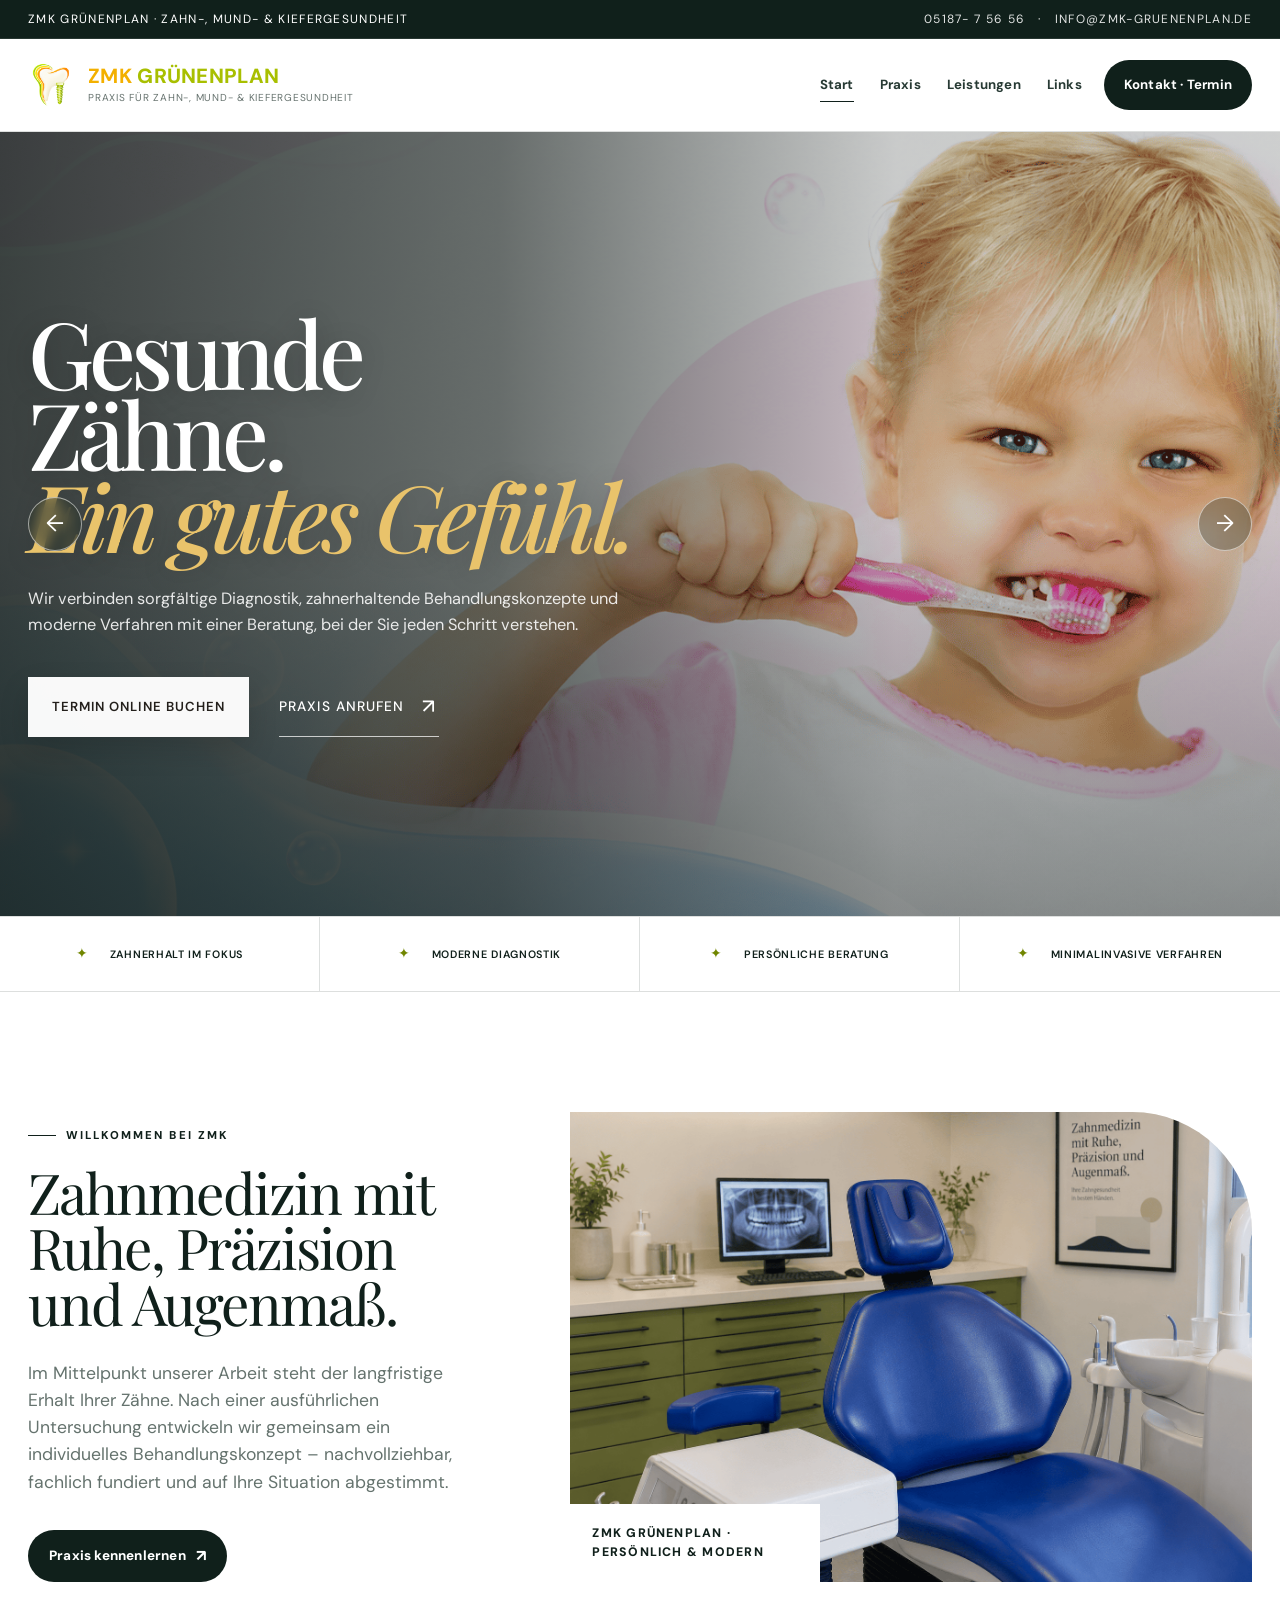
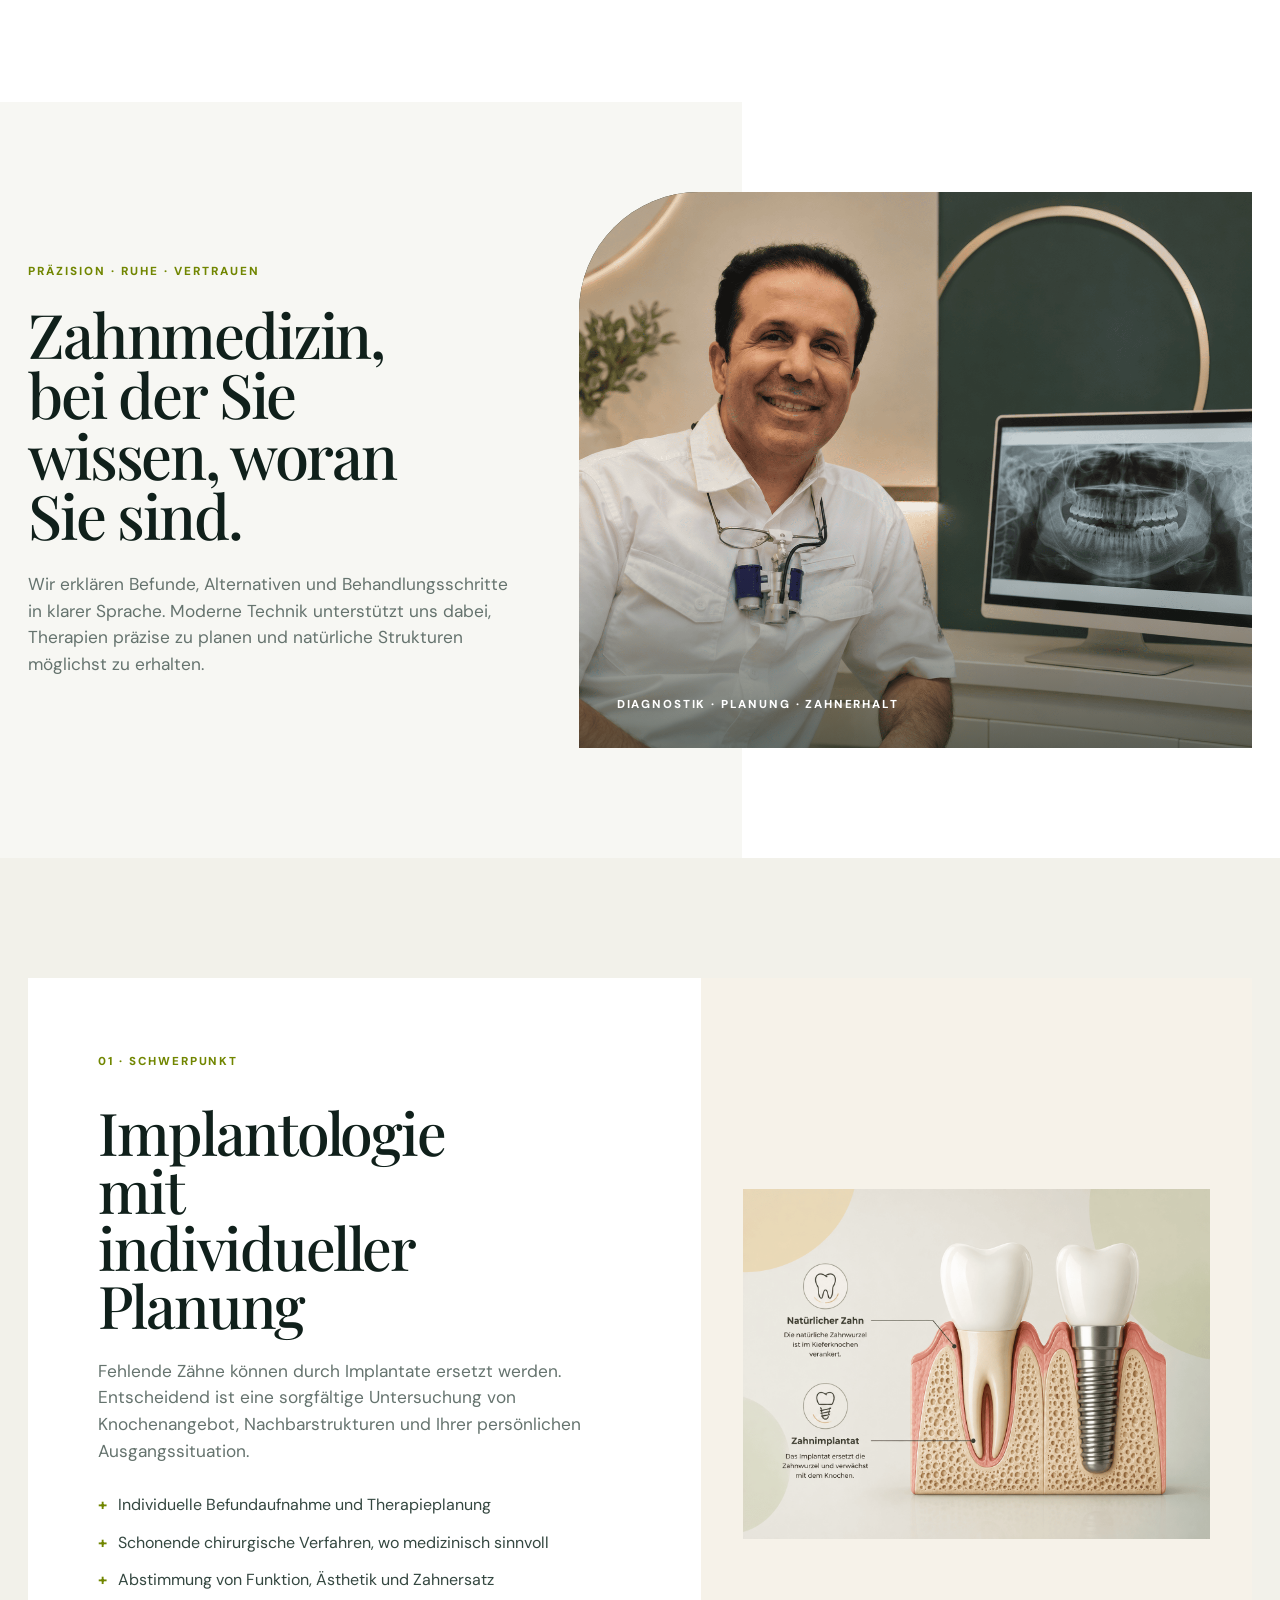
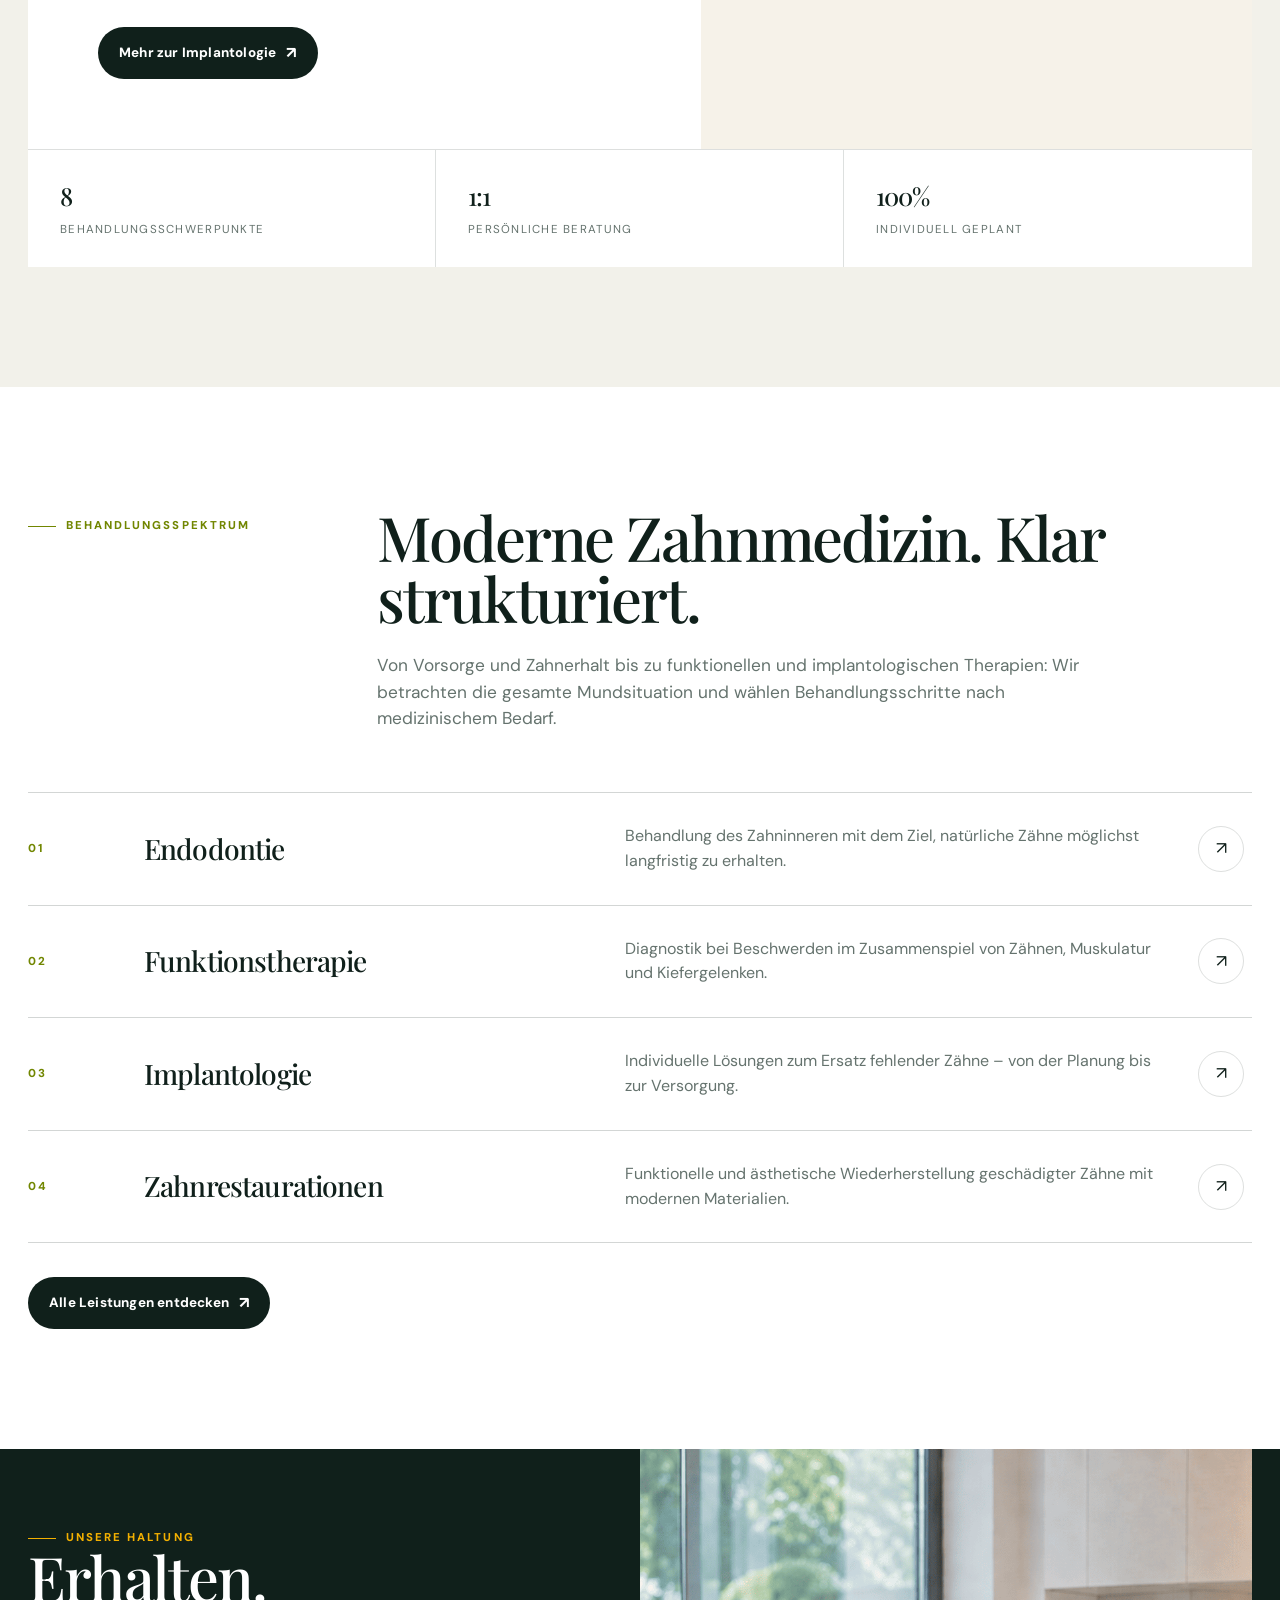
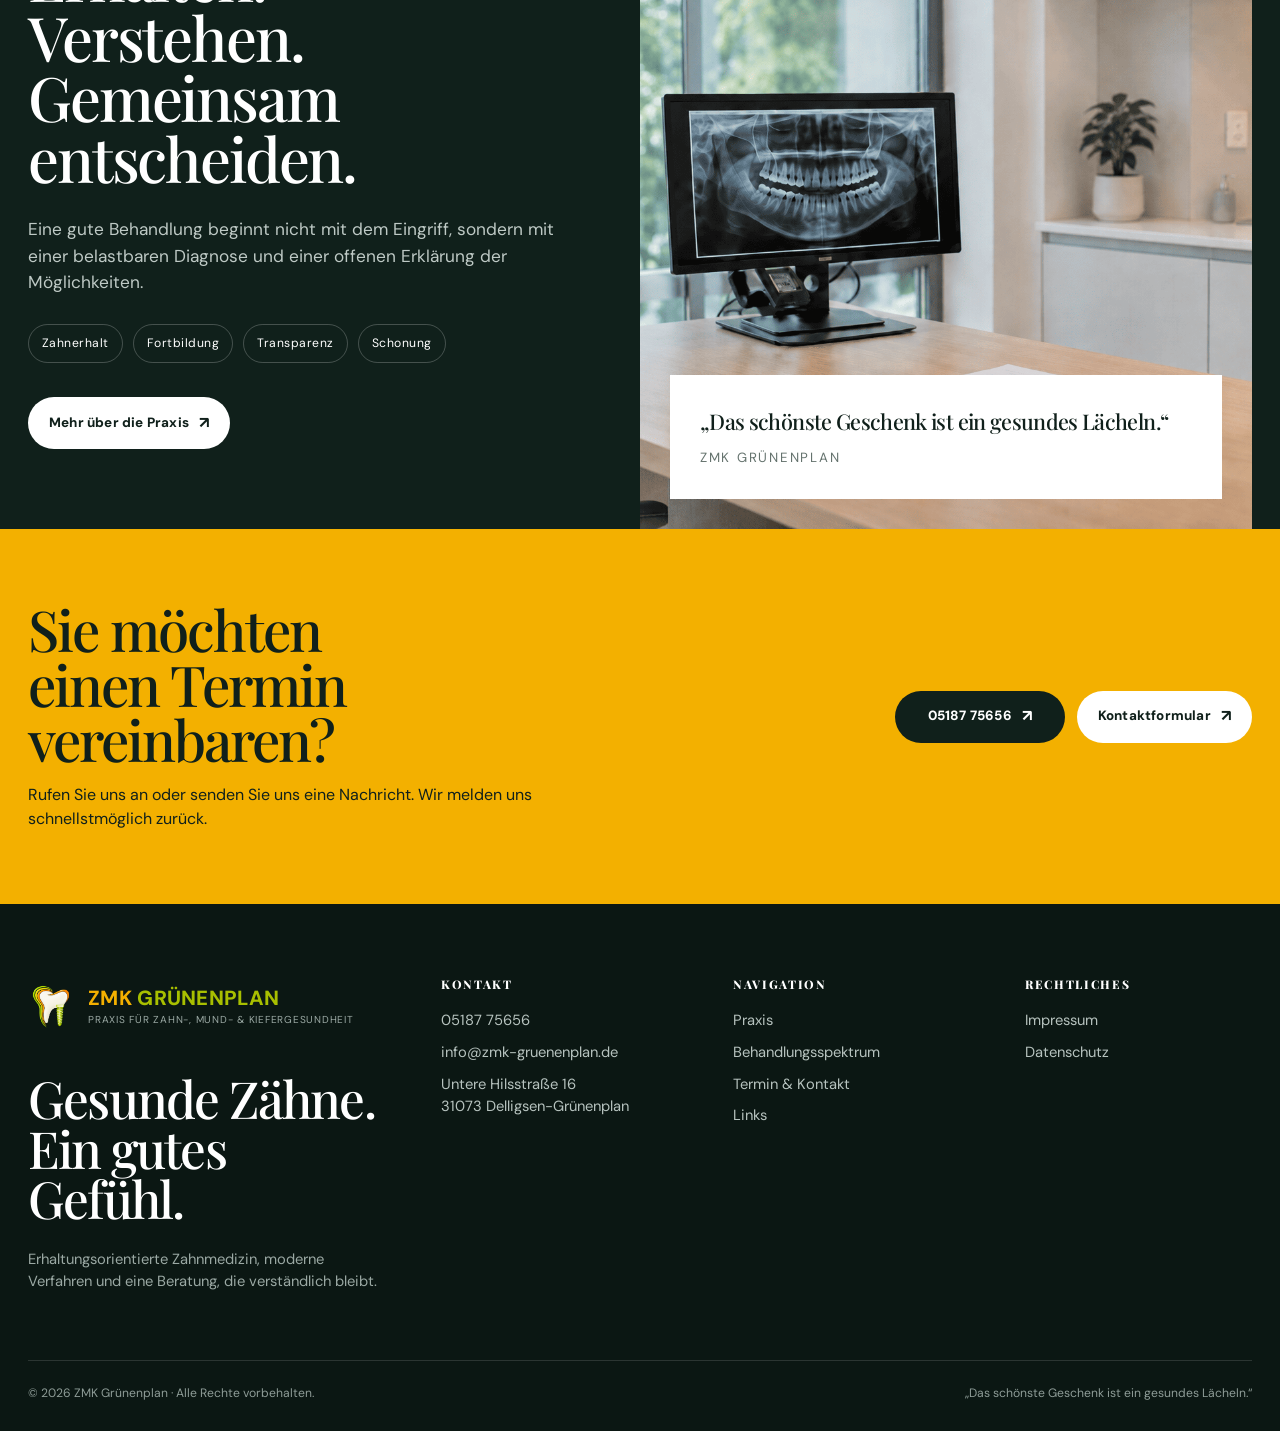
==== index.html @ a9be7d94 "Add files via upload" ====
<!doctype html><html lang="de"><head><meta charset="utf-8"><meta name="viewport" content="width=device-width,initial-scale=1"><title>ZMK Grünenplan | Moderne Zahnmedizin in Delligsen-Grünenplan</title><meta name="description" content="ZMK Grünenplan – moderne, erhaltungsorientierte Zahnmedizin, Implantologie, Endodontie, Funktionstherapie und ästhetischer Zahnersatz."><meta name="theme-color" content="#10201b"><link rel="icon" href="assets/img/favicon.png" type="image/png"><link rel="stylesheet" href="assets/css/styles.css"></head><body><a class="skip-link" href="#main">Zum Inhalt springen</a>
<div class="utility"><div class="container"><span>ZMK Grünenplan · Zahn-, Mund- &amp; Kiefergesundheit</span><span class="utility-right"><a href="tel:+49518775656">05187- 7 56 56</a> &nbsp; · &nbsp; <a href="mailto:info@zmk-gruenenplan.de">info@zmk-gruenenplan.de</a></span></div></div>
<header class="header"><div class="container nav-wrap">
<a class="brand" href="index.html" aria-label="ZMK Grünenplan Startseite"><img class="brand-logo" src="assets/img/logo.png" alt=""><span class="brand-copy"><span class="brand-title"><b>ZMK</b> <span>GRÜNENPLAN</span></span><span class="brand-sub">Praxis für Zahn-, Mund- &amp; Kiefergesundheit</span></span></a>
<button class="menu-btn" aria-label="Menü öffnen" aria-expanded="false"></button><nav class="nav" aria-label="Hauptnavigation"><a href="index.html" class="active">Start</a><a href="praxis.html" class="">Praxis</a><a href="leistungen.html" class="">Leistungen</a><a href="links.html" class="">Links</a><a href="kontakt.html" class=" nav-cta">Kontakt · Termin</a></nav></div></header><main id="main">
<section class="hero hero-full" aria-label="Willkommen bei ZMK Grünenplan">
<div class="hero-slides" aria-hidden="true">
  <div class="hero-slide is-active"><picture><source media="(max-width: 760px)" srcset="assets/img/hero/mobile/hero-mobile-1.png"><img src="assets/img/hero/hero-1.png" alt=""></picture></div>
  <div class="hero-slide"><picture><source media="(max-width: 760px)" srcset="assets/img/hero/mobile/hero-mobile-2.png"><img src="assets/img/hero/hero-2.png" alt=""></picture></div>
  <div class="hero-slide"><picture><source media="(max-width: 760px)" srcset="assets/img/hero/mobile/hero-mobile-3.png"><img src="assets/img/hero/hero-3.png" alt=""></picture></div>
</div>
<div class="hero-shade" aria-hidden="true"></div>
<div class="container hero-grid">
  <div class="hero-copy reveal"><h1>Gesunde Zähne.<br><strong>Ein gutes Gefühl.</strong></h1><p class="lead">Wir verbinden sorgfältige Diagnostik, zahnerhaltende Behandlungskonzepte und moderne Verfahren mit einer Beratung, bei der Sie jeden Schritt verstehen.</p><div class="hero-actions-oralc"><a class="hero-cta hero-cta-primary" href="kontakt.html">Termin online buchen</a><a class="hero-cta hero-cta-link" href="tel:+49518775656">Praxis anrufen <span aria-hidden="true">↗</span></a></div></div>
</div>
<div class="hero-slider-arrows" aria-label="Hero Bilder wechseln">
  <button class="hero-arrow hero-arrow-prev" type="button" aria-label="Vorheriges Bild"><span aria-hidden="true">←</span></button>
  <button class="hero-arrow hero-arrow-next" type="button" aria-label="Nächstes Bild"><span aria-hidden="true">→</span></button>
</div>
</section>
<section class="trust-strip"><div class="trust-row"><div class="trust-item"><i aria-hidden="true">✦</i><span>Zahnerhalt im Fokus</span></div><div class="trust-item"><i aria-hidden="true">✦</i><span>Moderne Diagnostik</span></div><div class="trust-item"><i aria-hidden="true">✦</i><span>Persönliche Beratung</span></div><div class="trust-item"><i aria-hidden="true">✦</i><span>Minimalinvasive Verfahren</span></div></div></section>

<section class="section"><div class="container editorial-grid">
<div class="editorial-copy reveal"><span class="kicker">Willkommen bei ZMK</span><div class="big-line">Zahnmedizin mit Ruhe, Präzision und Augenmaß.</div><p>Im Mittelpunkt unserer Arbeit steht der langfristige Erhalt Ihrer Zähne. Nach einer ausführlichen Untersuchung entwickeln wir gemeinsam ein individuelles Behandlungskonzept – nachvollziehbar, fachlich fundiert und auf Ihre Situation abgestimmt.</p><div class="actions"><a class="btn btn-dark" href="praxis.html">Praxis kennenlernen</a></div></div>
<div class="editorial-visual reveal"><img src="assets/img/willkommen-zmk.png" alt="Behandlungsraum der ZMK Grünenplan mit blauem Zahnarztstuhl und Röntgenmonitor" loading="lazy" decoding="async"><span class="caption">ZMK Grünenplan · persönlich &amp; modern</span></div>
</div></section>

<section class="signature"><div class="container signature-grid"><div class="signature-copy reveal"><span class="eyebrow-big">Präzision · Ruhe · Vertrauen</span><h2>Zahnmedizin, bei der Sie wissen, woran Sie sind.</h2><p>Wir erklären Befunde, Alternativen und Behandlungsschritte in klarer Sprache. Moderne Technik unterstützt uns dabei, Therapien präzise zu planen und natürliche Strukturen möglichst zu erhalten.</p></div><div class="signature-media reveal"><img src="assets/img/praezision-ruhe-vertrauen.png" alt="Zahnarzt in der ZMK Grünenplan vor einem Monitor mit Panorama-Röntgenaufnahme" loading="lazy" decoding="async"><span class="media-label">Diagnostik · Planung · Zahnerhalt</span></div></div></section>

<section class="section section-sand"><div class="container"><div class="featured-treatment reveal"><div class="content"><span class="number">01 · Schwerpunkt</span><h2>Implantologie mit individueller Planung</h2><p>Fehlende Zähne können durch Implantate ersetzt werden. Entscheidend ist eine sorgfältige Untersuchung von Knochenangebot, Nachbarstrukturen und Ihrer persönlichen Ausgangssituation.</p><ul class="check-list"><li>Individuelle Befundaufnahme und Therapieplanung</li><li>Schonende chirurgische Verfahren, wo medizinisch sinnvoll</li><li>Abstimmung von Funktion, Ästhetik und Zahnersatz</li></ul><div class="actions"><a class="btn btn-dark" href="leistungen.html#implantologie">Mehr zur Implantologie</a></div></div><div class="media implant-media"><img src="assets/img/hero-editorial.png" alt="Darstellung eines natürlichen Zahns und eines Zahnimplantats im Kieferknochen" loading="lazy" decoding="async"></div></div><div class="metric-ribbon reveal"><div class="metric"><b>8</b><span>Behandlungsschwerpunkte</span></div><div class="metric"><b>1:1</b><span>persönliche Beratung</span></div><div class="metric"><b>100%</b><span>individuell geplant</span></div></div></div></section>

<section class="section"><div class="container"><div class="section-head reveal"><span class="kicker">Behandlungsspektrum</span><div><h2>Moderne Zahnmedizin. Klar strukturiert.</h2><p>Von Vorsorge und Zahnerhalt bis zu funktionellen und implantologischen Therapien: Wir betrachten die gesamte Mundsituation und wählen Behandlungsschritte nach medizinischem Bedarf.</p></div></div><div class="service-list reveal">
<a class="service-row" href="leistungen.html#endodontie"><span class="idx">01</span><h3>Endodontie</h3><p>Behandlung des Zahninneren mit dem Ziel, natürliche Zähne möglichst langfristig zu erhalten.</p><span class="arrow">↗</span></a>
<a class="service-row" href="leistungen.html#funktion"><span class="idx">02</span><h3>Funktionstherapie</h3><p>Diagnostik bei Beschwerden im Zusammenspiel von Zähnen, Muskulatur und Kiefergelenken.</p><span class="arrow">↗</span></a>
<a class="service-row" href="leistungen.html#implantologie"><span class="idx">03</span><h3>Implantologie</h3><p>Individuelle Lösungen zum Ersatz fehlender Zähne – von der Planung bis zur Versorgung.</p><span class="arrow">↗</span></a>
<a class="service-row" href="leistungen.html#restauration"><span class="idx">04</span><h3>Zahnrestaurationen</h3><p>Funktionelle und ästhetische Wiederherstellung geschädigter Zähne mit modernen Materialien.</p><span class="arrow">↗</span></a>
</div><div class="actions"><a class="btn btn-dark" href="leistungen.html">Alle Leistungen entdecken</a></div></div></section>

<section class="section-dark"><div class="container promise"><div class="promise-copy reveal"><span class="kicker">Unsere Haltung</span><h2>Erhalten. Verstehen. Gemeinsam entscheiden.</h2><p>Eine gute Behandlung beginnt nicht mit dem Eingriff, sondern mit einer belastbaren Diagnose und einer offenen Erklärung der Möglichkeiten.</p><div class="promise-list"><span>Zahnerhalt</span><span>Fortbildung</span><span>Transparenz</span><span>Schonung</span></div><div class="actions"><a class="btn btn-light" href="praxis.html">Mehr über die Praxis</a></div></div><div class="promise-art reveal"><img src="assets/img/unsere-haltung.png" alt="Zahnarzt der ZMK Grünenplan mit Panorama-Röntgenaufnahme" loading="lazy" decoding="async"><div class="quote"><strong>„Das schönste Geschenk ist ein gesundes Lächeln.“</strong><small>ZMK Grünenplan</small></div></div></div></section>

<section class="appointment-band"><div class="container appointment-inner reveal"><div><h2>Sie möchten einen Termin vereinbaren?</h2><p>Rufen Sie uns an oder senden Sie uns eine Nachricht. Wir melden uns schnellstmöglich zurück.</p></div><div class="actions"><a class="btn btn-dark" href="tel:+49518775656">05187 75656</a><a class="btn btn-light" href="kontakt.html">Kontaktformular</a></div></div></section>
</main><footer class="footer"><div class="container"><div class="footer-top">
<div><a class="brand" href="index.html" aria-label="ZMK Grünenplan Startseite"><img class="brand-logo" src="assets/img/logo.png" alt=""><span class="brand-copy"><span class="brand-title"><b>ZMK</b> <span>GRÜNENPLAN</span></span><span class="brand-sub">Praxis für Zahn-, Mund- &amp; Kiefergesundheit</span></span></a><div class="footer-claim">Gesunde Zähne. Ein gutes Gefühl.</div><p>Erhaltungsorientierte Zahnmedizin, moderne Verfahren und eine Beratung, die verständlich bleibt.</p></div>
<div><h3>Kontakt</h3><div class="footer-links"><a href="tel:+49518775656">05187 75656</a><a href="mailto:info@zmk-gruenenplan.de">info@zmk-gruenenplan.de</a><span>Untere Hilsstraße 16<br>31073 Delligsen-Grünenplan</span></div></div>
<div><h3>Navigation</h3><div class="footer-links"><a href="praxis.html">Praxis</a><a href="leistungen.html">Behandlungsspektrum</a><a href="kontakt.html">Termin &amp; Kontakt</a><a href="links.html">Links</a></div></div>
<div><h3>Rechtliches</h3><div class="footer-links"><a href="impressum.html">Impressum</a><a href="datenschutz.html">Datenschutz</a></div></div>
</div><div class="footer-bottom"><span>© <span data-year></span> ZMK Grünenplan · Alle Rechte vorbehalten.</span><span>„Das schönste Geschenk ist ein gesundes Lächeln.“</span></div></div></footer><script src="assets/js/main.js"></script></body></html>
---- assets/css/styles.css ----
@import url('https://fonts.googleapis.com/css2?family=DM+Sans:wght@400;500;600&family=Playfair+Display:ital,wght@0,500;1,500&display=swap');

:root{
  --ink:#10201b;
  --ink-2:#192d26;
  --ink-soft:#294139;
  --paper:#ffffff;
  --sand:#f2f1ea;
  --sand-2:#e8e7de;
  --mist:#f7f7f3;
  --line:rgba(16,32,27,.14);
  --muted:#65736e;
  --gold:#f3b000;
  --gold-soft:#ffe49a;
  --green:#a8bf00;
  --green-deep:#718600;
  --shadow:0 24px 70px rgba(16,32,27,.14);
  --radius:28px;
  --max:1280px;
  --font-display:'Playfair Display',Georgia,serif;
  --font-sans:'DM Sans',Arial,sans-serif;
}
*{box-sizing:border-box}
html{scroll-behavior:smooth}
body{margin:0;font-family:var(--font-sans);font-weight:400;color:var(--ink);background:var(--paper);line-height:1.55;-webkit-font-smoothing:antialiased}
body.menu-open{overflow:hidden}
img{display:block;max-width:100%}
a{color:inherit;text-decoration:none}
button,input,textarea,select{font:inherit;font-family:inherit}
p,a,span,li,label,small,address{font-family:inherit}
h1,h2,h3,h4,h5,h6,.big-line,.footer-claim{font-family:var(--font-display)}
strong,b,em{font-family:inherit}
button{cursor:pointer}
.container{width:min(var(--max),calc(100% - 56px));margin-inline:auto}
.skip-link{position:absolute;left:-999px;top:12px;z-index:999;background:#fff;color:#111;padding:10px 14px;border-radius:8px}.skip-link:focus{left:18px}

/* ORALC-inspired editorial shell */
.utility{background:var(--ink);color:#fff;border-bottom:1px solid rgba(255,255,255,.1)}
.utility .container{min-height:38px;display:flex;align-items:center;justify-content:space-between;gap:24px;font-size:.75rem;text-transform:uppercase;letter-spacing:.11em}
.utility a{opacity:.88}.utility a:hover{opacity:1}
.header{position:sticky;top:0;z-index:80;background:rgba(255,255,255,.96);backdrop-filter:blur(14px);border-bottom:1px solid var(--line)}
.nav-wrap{height:92px;display:flex;align-items:center;gap:32px}
.brand{display:flex;align-items:center;gap:13px;min-width:265px}
.brand img{width:47px;height:57px;object-fit:contain}
.brand-copy{display:block;line-height:1.03}
.brand-title{display:block;font-size:1.28rem;font-weight:800;letter-spacing:.015em;white-space:nowrap}.brand-title b{color:var(--gold)}.brand-title span{color:var(--green)}
.brand-sub{display:block;margin-top:6px;font-size:.63rem;color:#67736f;letter-spacing:.075em;text-transform:uppercase;white-space:nowrap}
.nav{display:flex;align-items:center;justify-content:flex-end;gap:2px;margin-left:auto}
.nav a{position:relative;padding:14px 12px;font-size:.83rem;font-weight:700;letter-spacing:.015em;color:#273a34}
.nav a:not(.nav-cta)::after{content:"";position:absolute;left:12px;right:12px;bottom:7px;height:1px;background:var(--ink);transform:scaleX(0);transform-origin:left;transition:.22s}
.nav a:hover::after,.nav a.active::after{transform:scaleX(1)}
.nav-cta{margin-left:8px;background:var(--ink);color:#fff!important;padding:15px 20px!important;border-radius:999px;transition:.2s}.nav-cta:hover{background:var(--gold);color:var(--ink)!important}
.menu-btn{display:none;border:0;background:var(--ink);color:#fff;width:48px;height:48px;border-radius:50%;align-items:center;justify-content:center;font-size:0}
.menu-btn::before,.menu-btn::after{content:"";width:18px;height:1.5px;background:currentColor;position:absolute;transition:.2s}.menu-btn::before{transform:translateY(-4px)}.menu-btn::after{transform:translateY(4px)}.menu-btn[aria-expanded="true"]::before{transform:rotate(45deg)}.menu-btn[aria-expanded="true"]::after{transform:rotate(-45deg)}

.hero{position:relative;overflow:hidden;background:var(--ink);color:#fff;min-height:720px}
.hero::before{content:"";position:absolute;width:740px;height:740px;border:1px solid rgba(255,255,255,.13);border-radius:50%;right:-210px;top:-255px}
.hero::after{content:"";position:absolute;width:500px;height:500px;border:1px solid rgba(255,255,255,.08);border-radius:50%;right:-60px;top:-95px}
.hero-grid{position:relative;z-index:2;display:grid;grid-template-columns:1.18fr .82fr;min-height:720px;align-items:center;gap:48px;padding:82px 0 72px}
.hero-copy{max-width:780px}
.hero-kicker,.kicker{display:inline-flex;align-items:center;gap:10px;text-transform:uppercase;font-size:.71rem;font-weight:800;letter-spacing:.18em}.hero-kicker{color:#d9e1dd}.hero-kicker::before,.kicker::before{content:"";width:28px;height:1px;background:currentColor}
h1,h2,h3{margin:0;font-family:var(--font-display);font-weight:500;letter-spacing:-.045em}
h1{font-size:clamp(3.7rem,5.5vw,5.5rem);line-height:.94;letter-spacing:-.052em;margin-top:0;max-width:none}.hero h1 strong{display:block;font-family:var(--font-display);font-style:italic;font-weight:500;color:var(--gold);letter-spacing:-.052em;white-space:nowrap}
h2{font-size:clamp(2.5rem,4.8vw,5.2rem);line-height:1.02}
h3{font-size:1.55rem;line-height:1.08;letter-spacing:-.03em}
.hero .lead{font-size:clamp(1.02rem,1.15vw,1.18rem);line-height:1.65;color:#c8d0cd;max-width:61ch;margin:30px 0 0}
.hero-actions-oralc{display:flex;flex-wrap:wrap;align-items:flex-end;gap:30px;margin-top:38px;font-family:var(--font-sans)}
.hero-cta{text-decoration:none;text-transform:uppercase;letter-spacing:.08em}
.hero-cta-primary{display:inline-flex;align-items:center;justify-content:center;min-height:68px;padding:0 23px;background:rgba(255,255,255,.97);color:#231f1b;font-size:.82rem;font-weight:600;box-shadow:0 12px 30px rgba(0,0,0,.14);transition:transform .22s ease,background-color .22s ease}
.hero-cta-primary:hover{background:#fff;transform:translateY(-2px)}
.hero-cta-link{display:inline-flex;align-items:center;gap:18px;min-height:68px;padding:0 2px 0 0;color:#fff;font-size:.86rem;font-weight:500;border-bottom:1px solid rgba(255,255,255,.72);transition:opacity .22s ease,border-color .22s ease}
.hero-cta-link span{display:inline-flex;align-items:center;justify-content:center;font-size:1.26rem;line-height:1;transform:translateY(-1px)}
.hero-cta-link:hover{opacity:.78;border-color:#fff}
.actions{display:flex;flex-wrap:wrap;gap:12px;margin-top:34px}
.btn{display:inline-flex;align-items:center;justify-content:center;gap:10px;min-height:52px;padding:12px 20px;border:1px solid transparent;border-radius:999px;font-size:.84rem;font-weight:800;letter-spacing:.015em;transition:.2s}.btn::after{content:"↗";font-size:1rem}.btn-primary{background:var(--gold);color:var(--ink)}.btn-primary:hover{background:#ffc62d;transform:translateY(-2px)}.btn-light{background:#fff;color:var(--ink)}.btn-light:hover{background:var(--sand)}.btn-outline{color:inherit;border-color:rgba(255,255,255,.35)}.btn-outline:hover{background:#fff;color:var(--ink)}.btn-dark{background:var(--ink);color:#fff}.btn-dark:hover{background:var(--ink-soft);transform:translateY(-2px)}
.hero-visual{position:relative;height:560px;align-self:end}
.hero-visual .frame{position:absolute;inset:0 0 0 7%;overflow:hidden;border-radius:150px 0 0 0;background:#dcded5}
.hero-visual .frame img{width:100%;height:100%;object-fit:cover}
.hero-tag{position:absolute;right:-2px;bottom:38px;width:245px;background:var(--gold);color:var(--ink);padding:25px 26px;z-index:3}.hero-tag span{display:block;font-size:.68rem;text-transform:uppercase;letter-spacing:.16em;margin-bottom:8px}.hero-tag strong{font-family:var(--font-display);font-size:1.5rem;line-height:1.08;display:block;font-weight:400;letter-spacing:-.02em}
.hero-number{position:absolute;left:-18px;bottom:24px;z-index:3;width:92px;height:92px;border-radius:50%;display:grid;place-items:center;background:#fff;color:var(--ink);font-size:.78rem;font-weight:800;letter-spacing:.12em}

.trust-strip{background:#fff;color:var(--ink);border-top:1px solid var(--line);border-bottom:1px solid var(--line);box-shadow:none}
.trust-row{width:100%;min-height:74px;display:grid;grid-template-columns:repeat(4,minmax(0,1fr));margin:0}
.trust-item{min-width:0;display:flex;align-items:center;justify-content:center;gap:21px;padding:0 34px;border-right:1px solid var(--line);font-family:var(--font-sans);font-size:clamp(.67rem,.77vw,.83rem);font-weight:600;letter-spacing:.065em;line-height:1.2;text-transform:uppercase;white-space:nowrap;color:var(--ink)}
.trust-item:last-child{border-right:0}
.trust-item i{flex:0 0 auto;display:inline-block;width:auto;height:auto;background:none;border:0;border-radius:0;color:var(--green-deep);font-family:Georgia,serif;font-size:.88rem;font-style:normal;font-weight:400;line-height:1;transform:translateY(-1px)}

.section{padding:120px 0}.section.compact{padding:84px 0}.section-sand{background:var(--sand)}.section-dark{background:var(--ink);color:#fff}.section-ink2{background:var(--ink-2);color:#fff}
.section-head{display:grid;grid-template-columns:.43fr 1.3fr;gap:60px;align-items:start;margin-bottom:60px}.section-head .kicker{margin-top:10px;color:var(--green-deep)}.section-dark .kicker,.section-ink2 .kicker{color:var(--gold)}.section-head p{font-size:1.08rem;color:var(--muted);max-width:60ch;margin:24px 0 0}.section-dark .section-head p,.section-ink2 .section-head p{color:#bec9c5}
.editorial-grid{display:grid;grid-template-columns:.8fr 1.2fr;gap:88px;align-items:end}.editorial-copy p{font-size:1.1rem;color:var(--muted);max-width:58ch}.editorial-copy .big-line{font-size:clamp(2.5rem,4.4vw,5.1rem);line-height:.98;font-weight:400;letter-spacing:-.035em;color:var(--ink);margin:20px 0 30px}.editorial-visual{min-height:520px;background:var(--sand);position:relative;overflow:hidden;border-radius:0 120px 0 0}.editorial-visual img{width:100%;height:100%;object-fit:cover;position:absolute;inset:0}.editorial-visual .caption{position:absolute;left:0;bottom:0;background:#fff;padding:20px 22px;max-width:250px;font-size:.77rem;text-transform:uppercase;letter-spacing:.1em;font-weight:800}

.signature{padding:90px 0 110px;background:linear-gradient(90deg,var(--mist) 0 58%,var(--paper) 58%)}
.signature-grid{display:grid;grid-template-columns:.9fr 1.1fr;align-items:stretch;min-height:600px}.signature-copy{padding:70px 70px 70px 0;align-self:center}.signature-copy .eyebrow-big{display:block;font-size:.73rem;text-transform:uppercase;letter-spacing:.17em;color:var(--green-deep);font-weight:800;margin-bottom:24px}.signature-copy h2{max-width:10ch}.signature-copy p{color:var(--muted);font-size:1.08rem;max-width:52ch;margin:26px 0 0}.signature-media{position:relative;overflow:hidden;background:var(--ink);border-radius:120px 0 0 0}.signature-media img{width:100%;height:100%;object-fit:cover;opacity:.96}.signature-media::after{content:"";position:absolute;inset:auto 0 0 0;height:40%;background:linear-gradient(transparent,rgba(16,32,27,.55))}.signature-media .media-label{position:absolute;z-index:2;left:38px;bottom:34px;color:#fff;font-size:.72rem;text-transform:uppercase;letter-spacing:.16em;font-weight:800}

.featured-treatment{display:grid;grid-template-columns:1.1fr .9fr;min-height:590px;background:#fff}.featured-treatment .content{padding:70px}.number{font-size:.72rem;letter-spacing:.17em;font-weight:800;color:var(--green-deep);text-transform:uppercase}.featured-treatment h2{font-size:clamp(2.6rem,4.6vw,5rem);margin:30px 0 24px;max-width:9ch}.featured-treatment p{color:var(--muted);max-width:58ch;font-size:1.08rem}.check-list{list-style:none;padding:0;margin:28px 0 0;display:grid;gap:13px}.check-list li{display:flex;gap:11px;align-items:flex-start;color:#344740}.check-list li::before{content:"+";font-weight:800;color:var(--green-deep)}.featured-treatment .media{background:var(--sand);position:relative;overflow:hidden}.featured-treatment .media img{width:100%;height:100%;object-fit:cover}
.featured-treatment .media.implant-media{display:flex;align-items:center;justify-content:center;background:#f6f2e9}.featured-treatment .media.implant-media img{object-fit:contain;padding:24px}.metric-ribbon{display:grid;grid-template-columns:repeat(3,1fr);border-top:1px solid var(--line);background:#fff}.metric{padding:27px 32px;border-right:1px solid var(--line)}.metric:last-child{border-right:0}.metric b{display:block;font-size:1.55rem;font-weight:500;letter-spacing:-.04em}.metric span{font-size:.72rem;text-transform:uppercase;letter-spacing:.11em;color:var(--muted)}

.service-list{border-top:1px solid rgba(16,32,27,.18)}.service-row{display:grid;grid-template-columns:90px 1fr 1.2fr 54px;gap:26px;align-items:center;padding:31px 0;border-bottom:1px solid rgba(16,32,27,.18);transition:.2s}.service-row:hover{padding-left:10px}.service-row .idx{font-size:.72rem;letter-spacing:.16em;color:var(--green-deep);font-weight:800}.service-row h3{font-size:clamp(1.35rem,2.2vw,2rem);font-weight:500}.service-row p{margin:0;color:var(--muted)}.service-row .arrow{width:46px;height:46px;border-radius:50%;border:1px solid var(--line);display:grid;place-items:center;font-size:1.1rem}.service-row:hover .arrow{background:var(--ink);color:#fff}

.promise{display:grid;grid-template-columns:1fr 1fr;min-height:600px}.promise-copy{padding:80px 80px 80px 0;display:flex;flex-direction:column;justify-content:center}.promise-copy h2{max-width:11ch}.promise-copy p{color:#bec9c5;font-size:1.08rem;max-width:55ch;margin:28px 0}.promise-list{display:flex;gap:10px;flex-wrap:wrap}.promise-list span{border:1px solid rgba(255,255,255,.22);border-radius:999px;padding:9px 13px;font-size:.76rem;letter-spacing:.04em}.promise-art{position:relative;overflow:hidden;background:#243932}.promise-art img{width:100%;height:100%;object-fit:cover}.promise-art .quote{position:absolute;left:30px;right:30px;bottom:30px;background:#fff;color:var(--ink);padding:30px}.promise-art .quote strong{font-size:1.35rem;font-weight:500;letter-spacing:-.03em}.promise-art .quote small{display:block;margin-top:10px;text-transform:uppercase;letter-spacing:.13em;color:var(--muted)}

.appointment-band{background:var(--gold);padding:72px 0}.appointment-inner{display:grid;grid-template-columns:1.2fr .8fr;gap:40px;align-items:center}.appointment-inner h2{font-size:clamp(2.6rem,4.4vw,4.8rem);max-width:11ch}.appointment-inner p{margin:16px 0 0;max-width:56ch}.appointment-inner .actions{justify-content:flex-end;margin:0}.appointment-inner .btn-dark{min-width:170px}

/* inner pages */
.page-hero{position:relative;overflow:hidden;background:var(--ink);color:#fff;padding:110px 0 92px}.page-hero::after{content:"";position:absolute;width:520px;height:520px;border:1px solid rgba(255,255,255,.09);border-radius:50%;right:-110px;top:-250px}.breadcrumbs{font-size:.72rem;text-transform:uppercase;letter-spacing:.14em;color:#aab7b2;margin-bottom:28px}.breadcrumbs a{color:#fff}.page-hero .kicker{color:var(--gold)}.page-hero h1{font-size:clamp(3.8rem,7vw,7rem);margin-top:25px;max-width:10ch}.page-hero .lead{font-size:1.15rem;color:#c8d0cd;max-width:62ch;margin:28px 0 0}
.content-grid{display:grid;grid-template-columns:.72fr 1.28fr;gap:85px}.content-aside{position:sticky;top:130px;align-self:start}.content-aside .mini-title{font-size:.73rem;text-transform:uppercase;letter-spacing:.15em;color:var(--green-deep);font-weight:800}.content-aside h2{font-size:clamp(2rem,3.2vw,3.4rem);margin-top:18px}.content-main{font-size:1.05rem;color:#41534d}.content-main>p:first-child{font-size:1.25rem;color:var(--ink)}
.feature-list{list-style:none;padding:0;margin:34px 0 0;border-top:1px solid var(--line)}.feature-list li{display:grid;grid-template-columns:40px 1fr;gap:18px;padding:20px 0;border-bottom:1px solid var(--line)}.feature-list li::before{content:"+";width:30px;height:30px;border-radius:50%;background:var(--sand);display:grid;place-items:center;color:var(--green-deep);font-weight:800}.feature-list strong{font-weight:700;color:var(--ink)}.feature-list span{color:var(--muted)}
.image-panel{position:relative;min-height:520px;overflow:hidden;background:var(--sand);border-radius:0 110px 0 0}.image-panel img{position:absolute;inset:0;width:100%;height:100%;object-fit:cover}.image-panel .label{position:absolute;left:0;bottom:0;background:var(--gold);padding:18px 20px;font-size:.72rem;text-transform:uppercase;letter-spacing:.13em;font-weight:800}
.value-cards{display:grid;grid-template-columns:repeat(3,1fr);border-top:1px solid var(--line);border-left:1px solid var(--line)}.value-card{padding:34px;border-right:1px solid var(--line);border-bottom:1px solid var(--line);min-height:240px}.value-card .idx{font-size:.7rem;letter-spacing:.15em;color:var(--green-deep);font-weight:800}.value-card h3{margin:38px 0 18px}.value-card p{color:var(--muted);margin:0}

.service-detail-list{border-top:1px solid var(--line)}.service-detail{display:grid;grid-template-columns:70px .75fr 1.25fr;gap:30px;padding:42px 0;border-bottom:1px solid var(--line);scroll-margin-top:120px}.service-detail .idx{font-size:.72rem;letter-spacing:.15em;font-weight:800;color:var(--green-deep)}.service-detail h2{font-size:clamp(1.8rem,3vw,3rem)}.service-detail p{margin:0;color:var(--muted);font-size:1.04rem}

.contact-layout{display:grid;grid-template-columns:.78fr 1.22fr;gap:70px}.contact-details{border-top:1px solid var(--line)}.contact-item{padding:24px 0;border-bottom:1px solid var(--line)}.contact-item small{display:block;text-transform:uppercase;letter-spacing:.13em;font-size:.68rem;color:var(--green-deep);font-weight:800;margin-bottom:7px}.contact-item strong,.contact-item a{font-size:1.15rem;font-weight:500}.hours{border-top:1px solid var(--line);margin-top:18px}.hour-row{display:flex;justify-content:space-between;gap:28px;padding:14px 0;border-bottom:1px solid var(--line)}.hour-row span:last-child{font-weight:700;color:var(--ink)}
.form-card{background:var(--sand);padding:48px}.form-card h2{font-size:clamp(2.2rem,4vw,4rem);margin-bottom:16px}.form-card>p{color:var(--muted);margin:0 0 28px}.form-grid{display:grid;grid-template-columns:1fr 1fr;gap:17px}.field{display:grid;gap:7px}.field.full{grid-column:1/-1}.field label{font-size:.72rem;text-transform:uppercase;letter-spacing:.1em;font-weight:800}.field input,.field textarea,.field select{width:100%;border:0;border-bottom:1px solid #9aa49f;background:transparent;padding:12px 0;outline:none;border-radius:0}.field input:focus,.field textarea:focus,.field select:focus{border-color:var(--ink)}.field textarea{min-height:130px;resize:vertical}.check{display:flex;align-items:flex-start;gap:9px;font-size:.82rem;color:var(--muted)}.check input{margin-top:3px}.honeypot{position:absolute;left:-10000px}
.notice{background:#fff6d8;border-left:4px solid var(--gold);padding:16px 18px;color:#665b2d;font-size:.92rem}

.link-grid{display:grid;grid-template-columns:repeat(2,1fr);border-top:1px solid var(--line);border-left:1px solid var(--line)}.link-box{padding:30px;border-right:1px solid var(--line);border-bottom:1px solid var(--line);min-height:160px}.link-box strong{display:block;font-size:1.25rem;font-weight:500;letter-spacing:-.025em}.link-box span{display:block;color:var(--muted);margin-top:11px}.link-box::after{content:"↗";display:block;margin-top:20px;font-size:1.15rem}
.legal{max-width:920px}.legal h2{font-size:2rem;margin:52px 0 18px}.legal h3{font-size:1.25rem;margin:34px 0 12px}.legal p,.legal li{color:#51625c}.legal a{text-decoration:underline;text-underline-offset:3px}

.footer{background:#0b1713;color:#dce4e1;padding:74px 0 28px}.footer-top{display:grid;grid-template-columns:1.2fr .8fr .8fr .75fr;gap:50px}.footer .brand{min-width:0}.footer .brand-sub{color:#9ba9a4}.footer p{color:#9ba9a4;max-width:42ch;margin-top:24px;font-size:.92rem}.footer h3{font-size:.74rem;text-transform:uppercase;letter-spacing:.14em;color:#fff;margin-bottom:18px;font-weight:800}.footer-links{display:grid;gap:9px}.footer-links a,.footer-links span{font-size:.92rem;color:#b7c3bf}.footer-links a:hover{color:#fff}.footer-bottom{border-top:1px solid rgba(255,255,255,.13);margin-top:52px;padding-top:23px;display:flex;justify-content:space-between;gap:18px;flex-wrap:wrap;font-size:.76rem;color:#8e9c97}.footer-claim{font-size:clamp(2.3rem,4vw,4.6rem);line-height:.98;font-weight:400;letter-spacing:-.035em;color:#fff;max-width:12ch;margin-top:38px}

/* ORALC-style typography */
.section-head h2,.signature-copy h2,.featured-treatment h2,.promise-copy h2,.appointment-inner h2,.page-hero h1,.content-aside h2,.form-card h2,.legal h2,.service-detail h2{font-family:var(--font-display);font-weight:500}
.metric b,.quote strong{font-family:var(--font-display);font-weight:500}
.section-head h2,.signature-copy h2,.featured-treatment h2,.promise-copy h2,.appointment-inner h2{line-height:.98;letter-spacing:-.035em}
.hero h1,.page-hero h1{text-wrap:balance}

.reveal{opacity:0;transform:translateY(24px);transition:opacity .7s ease,transform .7s ease}.reveal.is-visible{opacity:1;transform:none}

@media(max-width:1080px){
  .hero-actions-oralc{gap:22px;margin-top:34px}
  .hero-cta-primary,.hero-cta-link{min-height:64px}
  .container{width:min(var(--max),calc(100% - 40px))}.nav-wrap{height:82px}.nav{position:fixed;inset:82px 0 auto 0;background:#fff;display:none;flex-direction:column;align-items:stretch;padding:24px 20px 34px;border-bottom:1px solid var(--line);box-shadow:var(--shadow)}.nav.open{display:flex}.nav a{padding:14px 0;font-size:1rem}.nav a::after{display:none}.nav-cta{margin:10px 0 0;text-align:center}.menu-btn{display:flex;margin-left:auto;position:relative}
  .hero-grid{grid-template-columns:1.05fr .95fr;gap:30px}.hero-visual{height:500px}.hero h1{font-size:clamp(3.35rem,5.8vw,4.9rem);line-height:.95}
  .section-head{grid-template-columns:1fr;gap:18px}.section-head p{margin-top:18px}.editorial-grid,.signature-grid,.featured-treatment,.promise,.content-grid,.contact-layout{grid-template-columns:1fr}.editorial-grid{gap:45px}.signature{background:var(--mist)}.signature-copy{padding:20px 0 50px}.signature-media,.image-panel{min-height:520px;border-radius:90px 0 0 0}.featured-treatment .content{padding:50px}.featured-treatment .media{min-height:480px}.promise-copy{padding:70px 0}.promise-art{min-height:520px}.content-aside{position:static}.footer-top{grid-template-columns:1fr 1fr}.footer-top>div:first-child{grid-column:1/-1}
}
@media(max-width:760px){
  .hero-actions-oralc{flex-direction:column;align-items:flex-start;gap:16px;margin-top:28px}
  .hero-cta-primary,.hero-cta-link{min-height:64px}
  .hero-cta-primary{width:100%;max-width:290px;justify-content:flex-start;padding:0 22px}
  .container{width:min(var(--max),calc(100% - 28px))}.utility .container{justify-content:center;min-height:34px}.utility .utility-right{display:none}.brand{min-width:0}.brand img{width:42px}.brand-title{font-size:1.05rem}.brand-sub{font-size:.55rem}.hero{min-height:auto}.hero-grid{grid-template-columns:1fr;padding:70px 0 0;gap:45px;min-height:auto}.hero-copy{padding-bottom:12px}.hero h1{font-size:clamp(3.25rem,15vw,5.1rem);max-width:9ch;line-height:.94}.hero h1 strong{white-space:normal}.hero .lead{font-size:1rem}.hero-visual{height:440px;margin-right:-14px}.hero-visual .frame{left:0;border-radius:90px 0 0 0}.hero-tag{right:0;bottom:18px;width:min(78%,245px);padding:18px}.hero-number{left:14px;bottom:24px;width:72px;height:72px}.trust-row{grid-template-columns:1fr 1fr}.trust-item{min-height:64px;padding:0 16px;justify-content:flex-start;gap:14px;font-size:.68rem;white-space:normal;border-bottom:1px solid var(--line)}.trust-item:nth-child(2){border-right:0}.trust-item:nth-child(3),.trust-item:nth-child(4){border-bottom:0}.section{padding:82px 0}.section.compact{padding:62px 0}.section-head{margin-bottom:40px}.editorial-visual{min-height:420px;border-radius:70px 0 0 0}.signature{padding:70px 0}.signature-media{min-height:420px}.featured-treatment .content{padding:38px 25px}.featured-treatment .media{min-height:390px}.metric-ribbon{grid-template-columns:1fr}.metric{border-right:0;border-bottom:1px solid var(--line)}.service-row{grid-template-columns:48px 1fr 44px;gap:12px;padding:24px 0}.service-row p{grid-column:2/-1;padding-right:40px}.service-row .arrow{grid-row:1;grid-column:3}.promise-art{min-height:430px}.promise-art .quote{left:14px;right:14px;bottom:14px;padding:22px}.appointment-band{padding:58px 0}.appointment-inner{grid-template-columns:1fr}.appointment-inner .actions{justify-content:flex-start}.page-hero{padding:78px 0 68px}.page-hero h1{font-size:clamp(3.3rem,15vw,5.4rem)}.content-grid{gap:42px}.value-cards{grid-template-columns:1fr}.service-detail{grid-template-columns:44px 1fr;gap:14px;padding:32px 0}.service-detail p{grid-column:2}.contact-layout{gap:45px}.form-card{padding:32px 22px}.form-grid{grid-template-columns:1fr}.field.full{grid-column:auto}.link-grid{grid-template-columns:1fr}.footer-top{grid-template-columns:1fr}.footer-top>div:first-child{grid-column:auto}.footer{padding-top:58px}
}
@media(max-width:420px){.brand-sub{display:none}.brand-title{font-size:1rem}.hero-visual{height:380px}.hero h1{font-size:3.55rem}.trust-row{grid-template-columns:1fr}.trust-item{min-height:58px;border-right:0!important;border-bottom:1px solid var(--line)!important;padding:0 20px}.trust-item:last-child{border-bottom:0!important}}
@media(prefers-reduced-motion:reduce){html{scroll-behavior:auto}.reveal{opacity:1;transform:none;transition:none}.btn,.nav a::after,.service-row{transition:none}}


/* Exact ORALC typography from supplied reference */
body{font-family:var(--font-sans);font-weight:400}
h1,h2,h3,h4,h5,h6,.big-line,.footer-claim{font-family:var(--font-display);font-weight:500}
.hero h1,.page-hero h1{font-family:var(--font-display);font-weight:500;letter-spacing:-.052em}
.hero h1{line-height:.94;text-wrap:initial}
.hero h1 strong,.hero h1 em,h2 em,.big-line em{font-family:var(--font-display);font-style:italic;font-weight:500}
.nav,.btn,.kicker,.hero-kicker,.utility,.brand-copy,.footer-links,.form-card,.contact-layout{font-family:var(--font-sans)}


/* ===== Full background 3-image hero ===== */
.hero.hero-full{
  position:relative;
  isolation:isolate;
  overflow:hidden;
  min-height:clamp(680px,calc(100svh - 116px),900px);
  background:#14211d;
  color:#fff;
}
.hero-full::before,.hero-full::after{display:none}
.hero-slides{position:absolute;inset:0;z-index:0;overflow:hidden}
.hero-slide{position:absolute;inset:0;opacity:0;visibility:hidden;transition:opacity 1s ease,visibility 1s ease;transform:scale(1.015)}
.hero-slide.is-active{opacity:1;visibility:visible;z-index:1}
.hero-slide picture{display:block;width:100%;height:100%}
.hero-slide img{width:100%;height:100%;display:block;object-fit:cover;object-position:center center;transition:transform 7s ease}
.hero-slide.is-active img{transform:scale(1.045)}
.hero-shade{position:absolute;inset:0;z-index:1;background:linear-gradient(90deg,rgba(10,20,17,.80) 0%,rgba(10,20,17,.62) 39%,rgba(10,20,17,.22) 70%,rgba(10,20,17,.20) 100%),linear-gradient(0deg,rgba(9,18,15,.34),transparent 50%)}
.hero-full .hero-grid{position:relative;z-index:2;display:grid;grid-template-columns:1fr;align-items:center;min-height:inherit;padding:clamp(95px,11vh,145px) 0 clamp(90px,11vh,130px);gap:0}
.hero-full .hero-copy{max-width:810px;margin:0;padding:0;align-self:center}
.hero-full h1{max-width:8.8ch;color:#fff;font-size:clamp(4.6rem,7.25vw,8rem);line-height:.88;text-shadow:0 3px 28px rgba(0,0,0,.2)}
.hero-full h1 strong{color:#e9c36b}
.hero-full .lead{max-width:650px;color:rgba(255,255,255,.88);font-size:clamp(1.02rem,1.25vw,1.2rem);line-height:1.65}
.hero-full .hero-actions-oralc{margin-top:38px}
.hero-full .hero-cta-primary{min-height:60px;padding:0 24px;box-shadow:0 12px 30px rgba(0,0,0,.14)}
.hero-full .hero-cta-link{min-height:60px}
.hero-slider-nav{position:absolute;z-index:3;left:max(7vw,calc((100vw - var(--max))/2));bottom:36px;display:flex;gap:10px;align-items:center}
.hero-dot{width:34px;height:3px;border:0;padding:0;background:rgba(255,255,255,.42);cursor:pointer;transition:width .25s ease,background-color .25s ease}
.hero-dot.is-active{width:54px;background:#fff}
.hero-dot:focus-visible{outline:2px solid #fff;outline-offset:5px}

@media(max-width:1080px){
  .hero.hero-full{min-height:720px}
  .hero-full .hero-grid{grid-template-columns:1fr;padding:100px 0 105px}
  .hero-full h1{font-size:clamp(4rem,8vw,6.4rem);max-width:9ch}
  .hero-shade{background:linear-gradient(90deg,rgba(10,20,17,.78) 0%,rgba(10,20,17,.56) 52%,rgba(10,20,17,.24) 100%)}
}
@media(max-width:760px){
  .hero.hero-full{min-height:calc(100svh - 82px)}
  .hero-full .hero-grid{padding:88px 0 108px;align-items:end}
  .hero-full .hero-copy{padding-bottom:0}
  .hero-full h1{font-size:clamp(3.55rem,15.5vw,5.5rem);max-width:8.5ch;line-height:.91}
  .hero-full .lead{font-size:.98rem;max-width:34rem}
  .hero-full .hero-actions-oralc{margin-top:28px}
  .hero-full .hero-cta-primary{width:auto;max-width:none;min-height:56px;padding:0 20px}
  .hero-full .hero-cta-link{min-height:54px}
  .hero-shade{background:linear-gradient(0deg,rgba(9,18,15,.86) 0%,rgba(9,18,15,.55) 56%,rgba(9,18,15,.20) 100%)}
  .hero-slider-nav{left:14px;bottom:24px}
  .hero-dot{width:26px}.hero-dot.is-active{width:42px}
}
@media(prefers-reduced-motion:reduce){.hero-slide,.hero-slide img{transition:none}.hero-slide.is-active img{transform:none}}


/* ===== Hero slider: left/right arrows only ===== */
.hero-slider-nav{display:none!important}
.hero-slider-arrows{position:absolute;inset:0;z-index:4;pointer-events:none}
.hero-arrow{position:absolute;top:50%;transform:translateY(-50%);width:54px;height:54px;border:1px solid rgba(255,255,255,.55);border-radius:50%;background:rgba(16,32,27,.28);backdrop-filter:blur(8px);-webkit-backdrop-filter:blur(8px);color:#fff;display:grid;place-items:center;cursor:pointer;pointer-events:auto;transition:background-color .22s ease,border-color .22s ease,transform .22s ease}
.hero-arrow span{font-size:1.45rem;line-height:1;font-weight:400}
.hero-arrow-prev{left:clamp(16px,2.2vw,42px)}
.hero-arrow-next{right:clamp(16px,2.2vw,42px)}
.hero-arrow:hover{background:rgba(16,32,27,.72);border-color:#fff;transform:translateY(-50%) scale(1.04)}
.hero-arrow:focus-visible{outline:2px solid #fff;outline-offset:4px}
@media(max-width:760px){
  /* Mobile: compact paired controls at the bottom-right, matching the reference. */
  .hero-slider-arrows{inset:auto 14px 18px auto;display:flex;align-items:center;gap:8px;width:auto;height:auto}
  .hero-arrow{position:static;top:auto;left:auto;right:auto;transform:none;width:56px;height:56px;border-radius:0;border:1px solid rgba(255,255,255,.36);background:rgba(16,32,27,.28);box-shadow:none;backdrop-filter:blur(7px);-webkit-backdrop-filter:blur(7px);touch-action:manipulation}
  .hero-arrow span{font-size:0}
  .hero-arrow-prev span::before{content:"‹";font-size:2rem;line-height:1;font-weight:700}
  .hero-arrow-next span::before{content:"›";font-size:2rem;line-height:1;font-weight:700}
  .hero-arrow:hover{transform:none;background:rgba(16,32,27,.48);border-color:rgba(255,255,255,.62)}
}
@media(max-width:420px){
  .hero-slider-arrows{right:12px;bottom:14px;gap:7px}
  .hero-arrow{width:52px;height:52px}
}
@media(prefers-reduced-motion:reduce){.hero-arrow{transition:none}}

/* ===== User replaceable image logo ===== */
.brand.brand-image-only{display:flex;align-items:center;gap:0;min-width:0}
.brand.brand-image-only .brand-logo{display:block;width:clamp(185px,15vw,245px);height:68px;object-fit:contain;object-position:left center}
.footer .brand.brand-image-only .brand-logo{width:min(235px,100%);height:76px;object-position:left center}
@media(max-width:760px){
  .brand.brand-image-only .brand-logo{width:165px;height:56px}
  .footer .brand.brand-image-only .brand-logo{width:190px;height:64px}
}
@media(max-width:420px){
  .brand.brand-image-only .brand-logo{width:145px;height:52px}
}

/* Custom logo image replaces only the old tooth icon; brand text remains visible. */
.brand .brand-logo{width:47px;height:57px;object-fit:contain;object-position:center;flex:0 0 auto}
.footer .brand .brand-logo{width:47px;height:57px}
@media(max-width:760px){.brand .brand-logo{width:42px;height:52px}}

/* ===== Image sizing refinement: slightly more compact homepage visuals ===== */
@media (min-width:901px){
  .editorial-visual{min-height:470px}
  .signature-grid{min-height:550px}
  .featured-treatment{min-height:545px}
  .featured-treatment .media.implant-media img{padding:42px}
  .promise{min-height:550px}
}

@media (min-width:641px) and (max-width:900px){
  .editorial-visual{min-height:470px}
  .signature-media{min-height:470px}
  .featured-treatment .media{min-height:435px}
  .featured-treatment .media.implant-media img{padding:38px}
  .promise-art{min-height:470px}
}

@media (max-width:640px){
  .editorial-visual{min-height:385px}
  .signature-media{min-height:385px}
  .featured-treatment .media{min-height:355px}
  .featured-treatment .media.implant-media img{padding:32px}
  .promise-art{min-height:390px}
}
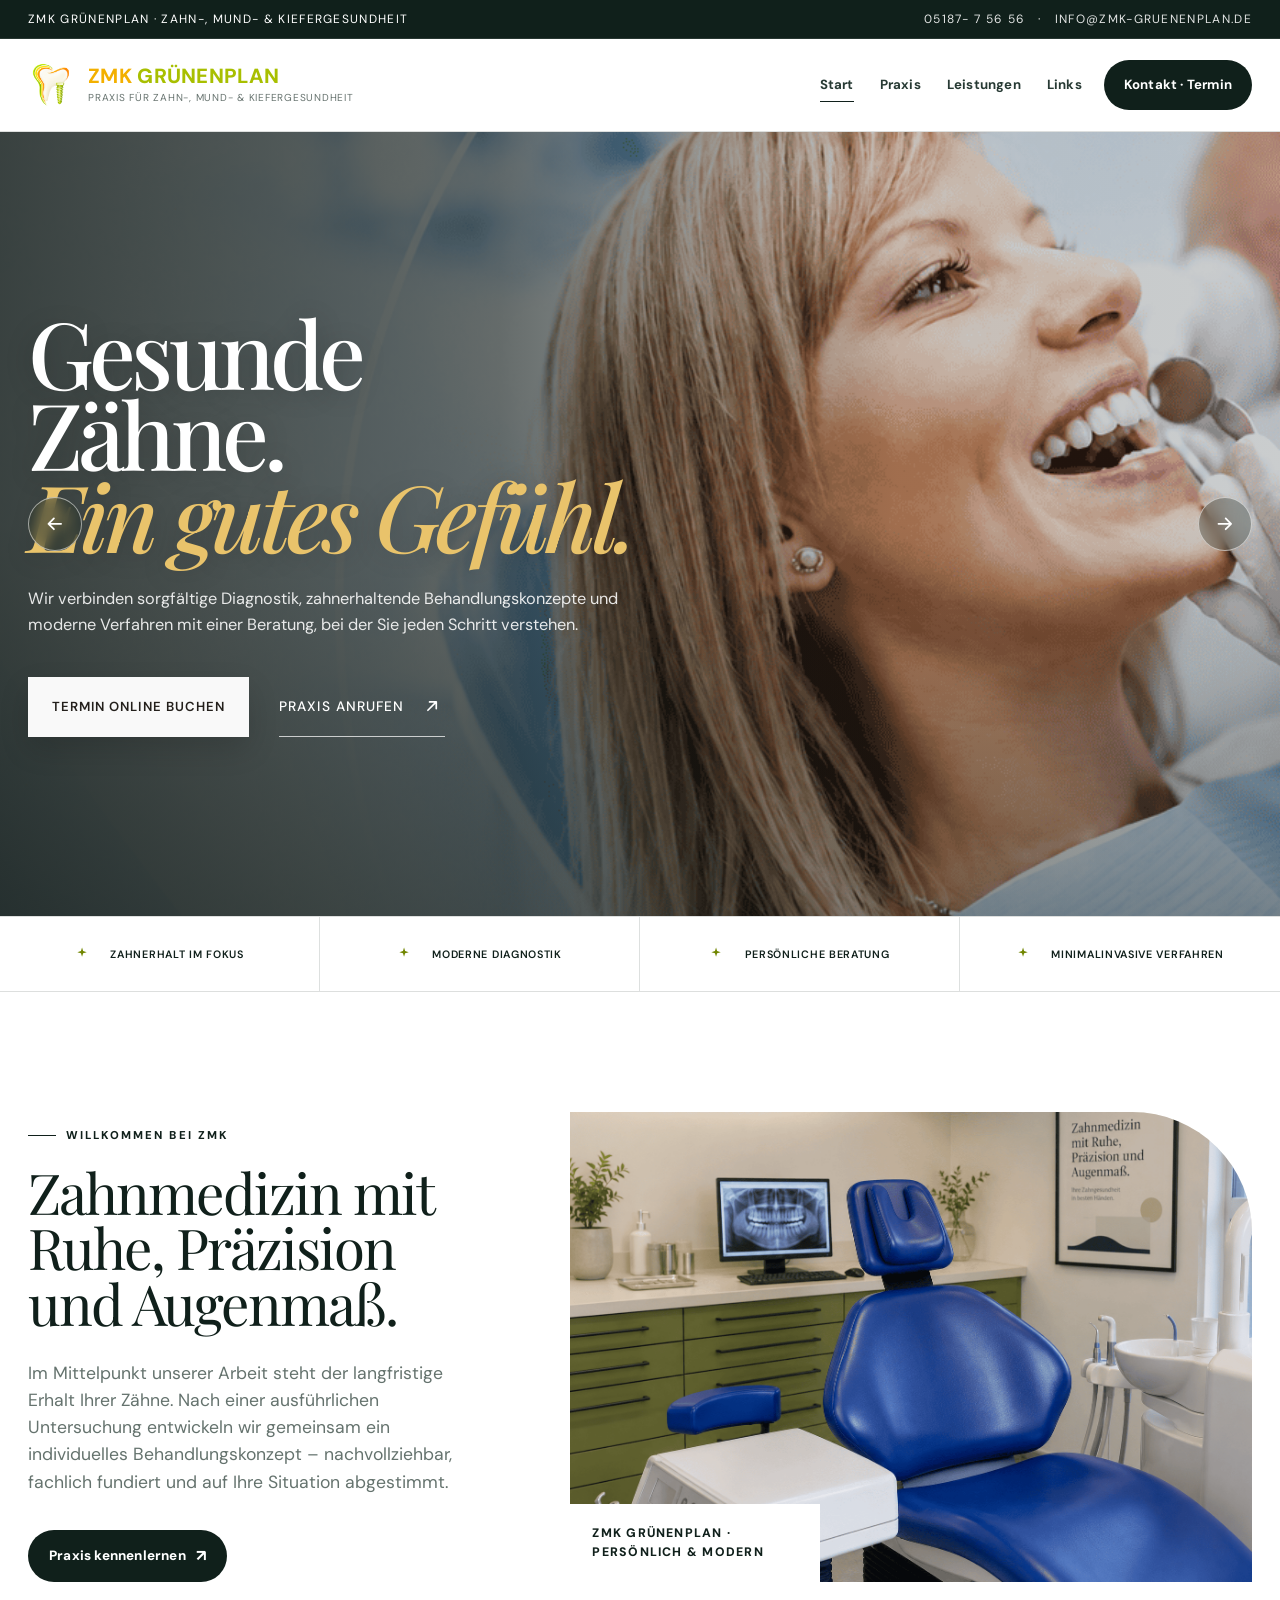
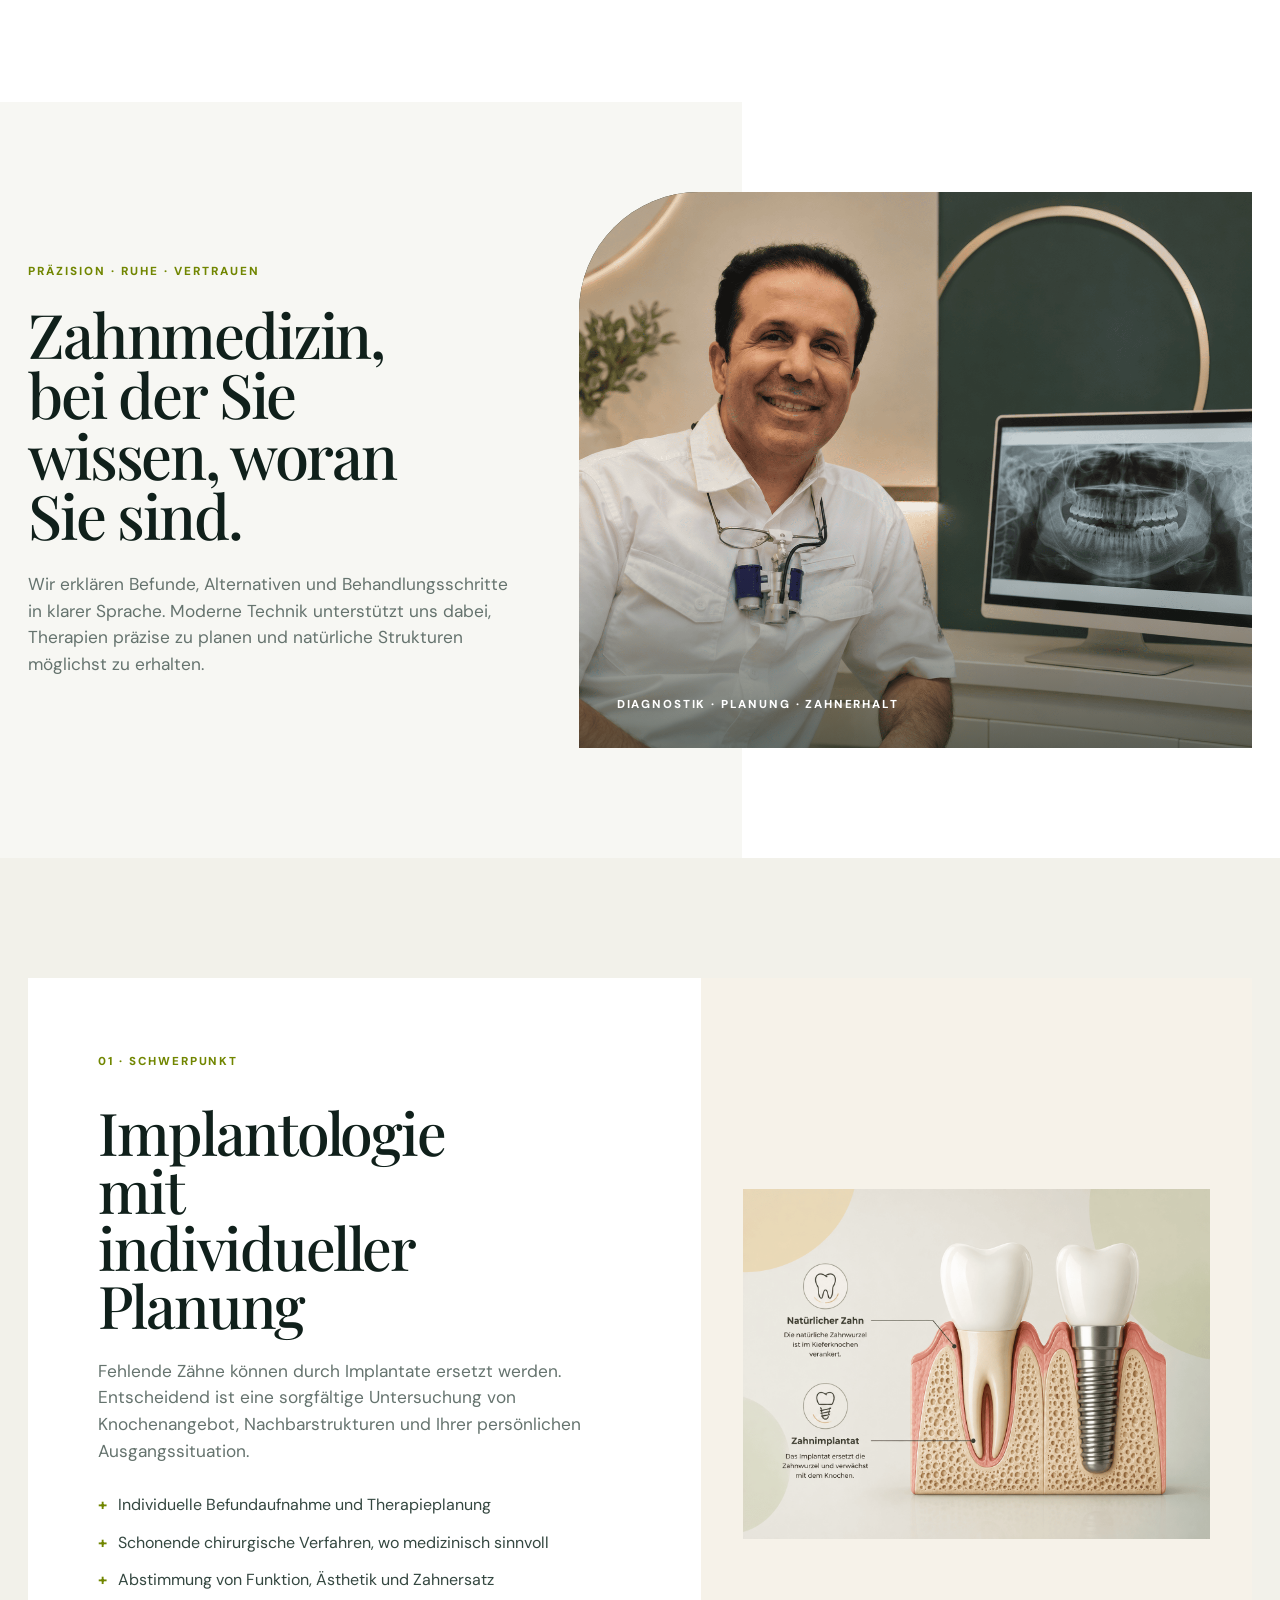
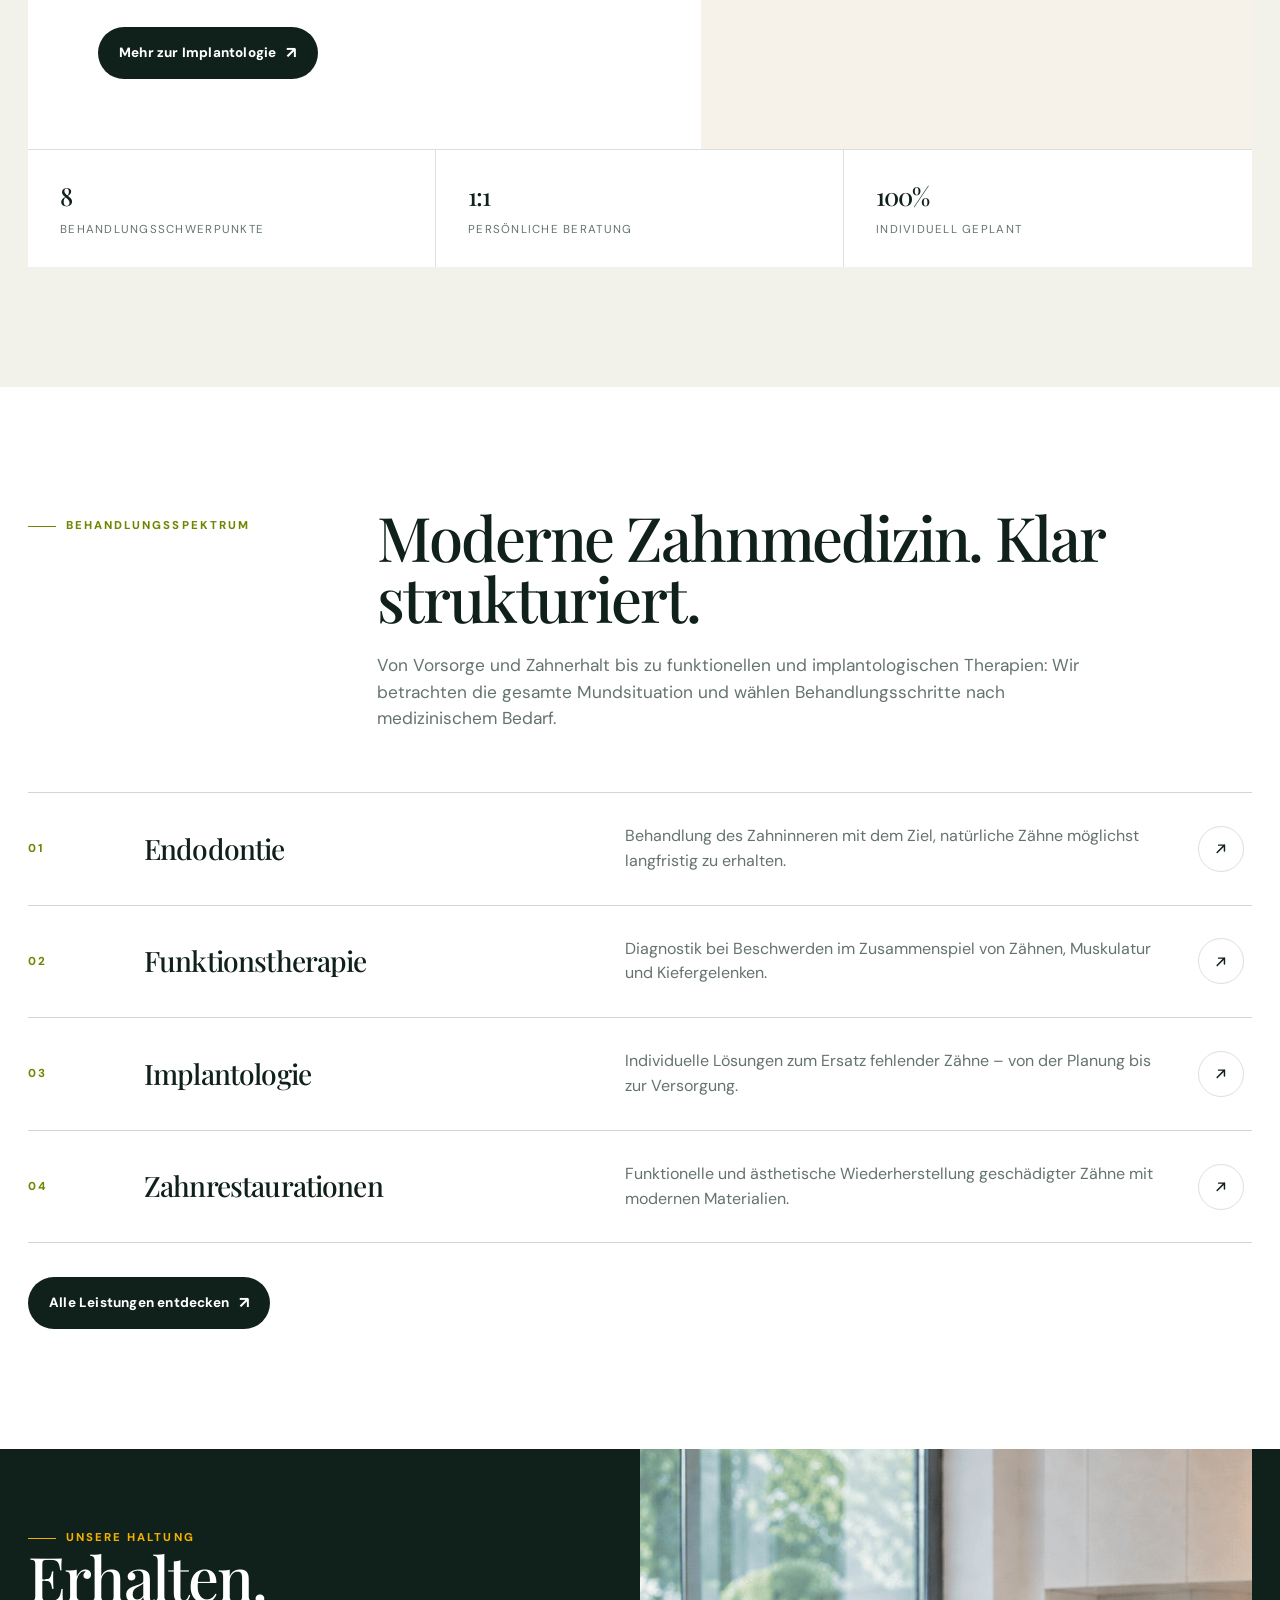
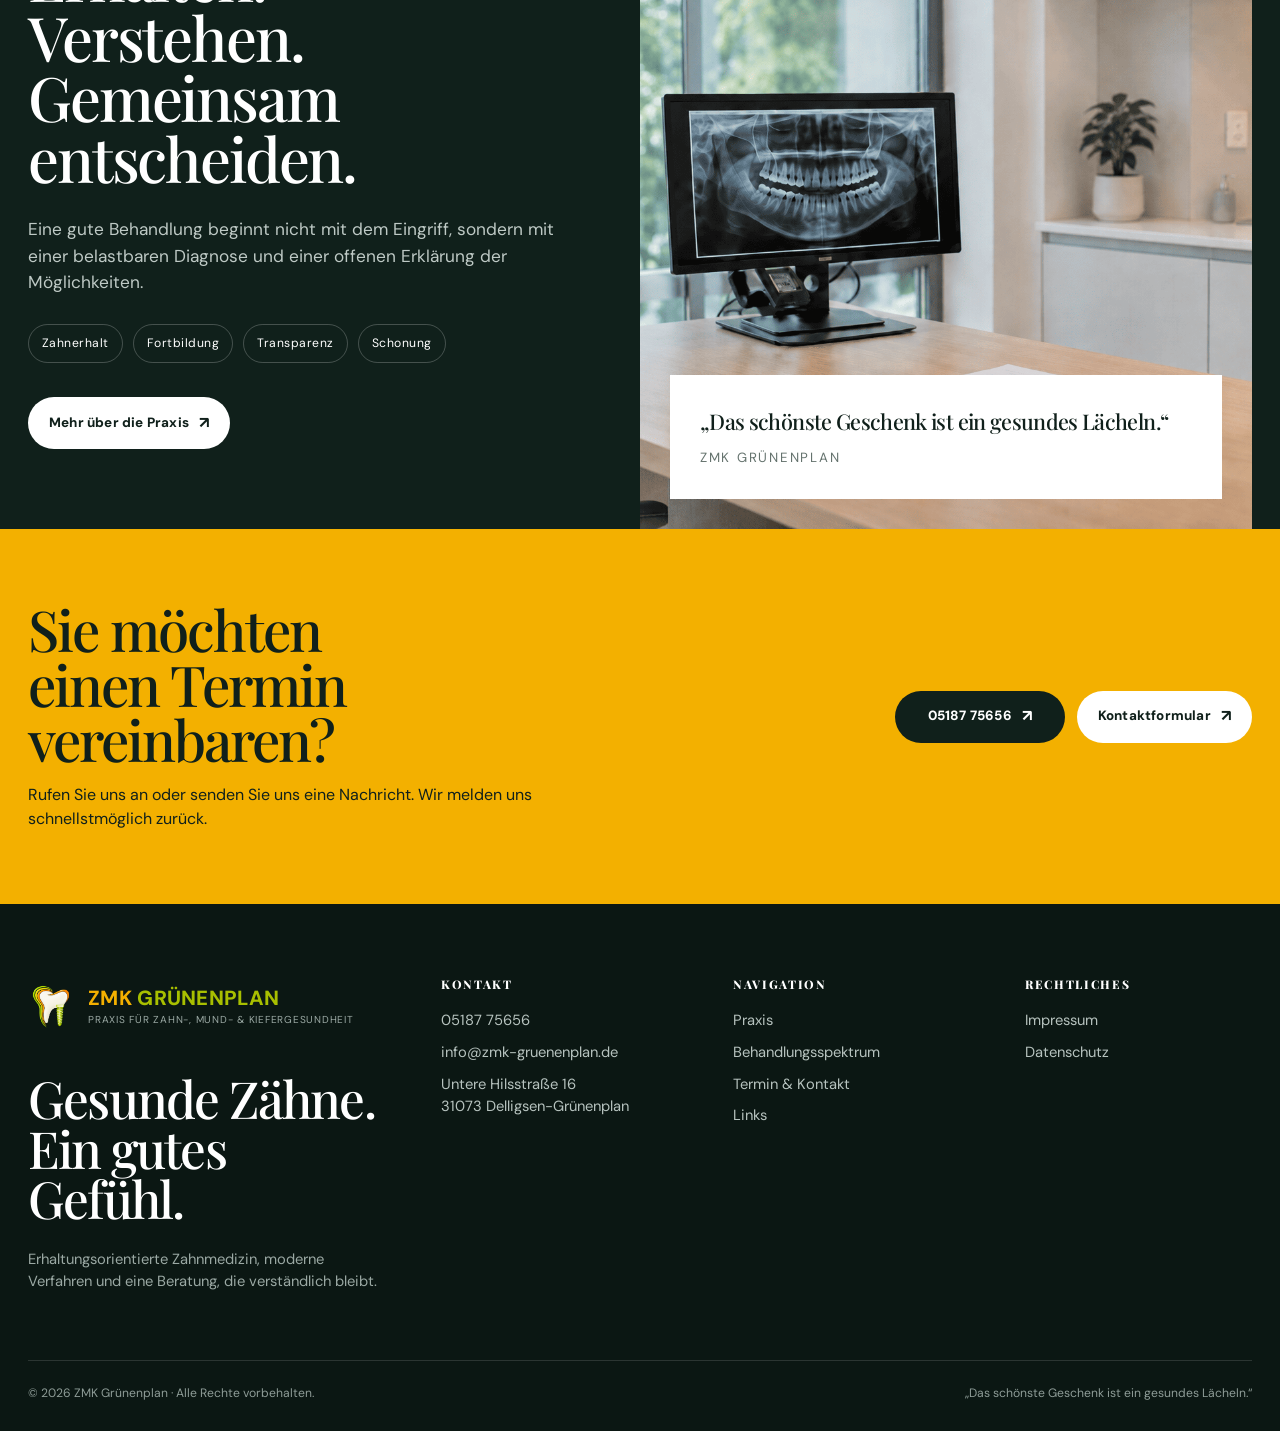
==== commit 8809df9f: "Update index.html" ====
--- a/index.html
+++ b/index.html
@@ -1,4 +1,6 @@
-<!doctype html><html lang="de"><head><meta charset="utf-8"><meta name="viewport" content="width=device-width,initial-scale=1"><title>ZMK Grünenplan | Moderne Zahnmedizin in Delligsen-Grünenplan</title><meta name="description" content="ZMK Grünenplan – moderne, erhaltungsorientierte Zahnmedizin, Implantologie, Endodontie, Funktionstherapie und ästhetischer Zahnersatz."><meta name="theme-color" content="#10201b"><link rel="icon" href="assets/img/favicon.png" type="image/png"><link rel="stylesheet" href="assets/css/styles.css"></head><body><a class="skip-link" href="#main">Zum Inhalt springen</a>
+<!doctype html><html lang="de"><head><meta charset="utf-8"><meta name="viewport" content="width=device-width,initial-scale=1"><title>ZMK Grünenplan | Moderne Zahnmedizin in Delligsen-Grünenplan</title><meta name="description" content="ZMK Grünenplan – moderne, erhaltungsorientierte Zahnmedizin, Implantologie, Endodontie, Funktionstherapie und ästhetischer Zahnersatz."><meta name="theme-color" content="#10201b"><link rel="icon" href="assets/img/favicon.png" type="image/png"><link rel="stylesheet" href="assets/css/styles.css"><style>
+.icon{width:1em;height:1em;display:inline-block;vertical-align:-0.12em;flex:0 0 auto}.hero-arrow .icon{width:1.35em;height:1.35em}.trust-item .icon{width:1em;height:1em}.service-row .arrow .icon,.hero-cta .icon{width:1em;height:1em}
+</style></head><body><a class="skip-link" href="#main">Zum Inhalt springen</a>
 <div class="utility"><div class="container"><span>ZMK Grünenplan · Zahn-, Mund- &amp; Kiefergesundheit</span><span class="utility-right"><a href="tel:+49518775656">05187- 7 56 56</a> &nbsp; · &nbsp; <a href="mailto:info@zmk-gruenenplan.de">info@zmk-gruenenplan.de</a></span></div></div>
 <header class="header"><div class="container nav-wrap">
 <a class="brand" href="index.html" aria-label="ZMK Grünenplan Startseite"><img class="brand-logo" src="assets/img/logo.png" alt=""><span class="brand-copy"><span class="brand-title"><b>ZMK</b> <span>GRÜNENPLAN</span></span><span class="brand-sub">Praxis für Zahn-, Mund- &amp; Kiefergesundheit</span></span></a>
@@ -11,14 +13,14 @@
 </div>
 <div class="hero-shade" aria-hidden="true"></div>
 <div class="container hero-grid">
-  <div class="hero-copy reveal"><h1>Gesunde Zähne.<br><strong>Ein gutes Gefühl.</strong></h1><p class="lead">Wir verbinden sorgfältige Diagnostik, zahnerhaltende Behandlungskonzepte und moderne Verfahren mit einer Beratung, bei der Sie jeden Schritt verstehen.</p><div class="hero-actions-oralc"><a class="hero-cta hero-cta-primary" href="kontakt.html">Termin online buchen</a><a class="hero-cta hero-cta-link" href="tel:+49518775656">Praxis anrufen <span aria-hidden="true">↗</span></a></div></div>
+  <div class="hero-copy reveal"><h1>Gesunde Zähne.<br><strong>Ein gutes Gefühl.</strong></h1><p class="lead">Wir verbinden sorgfältige Diagnostik, zahnerhaltende Behandlungskonzepte und moderne Verfahren mit einer Beratung, bei der Sie jeden Schritt verstehen.</p><div class="hero-actions-oralc"><a class="hero-cta hero-cta-primary" href="kontakt.html">Termin online buchen</a><a class="hero-cta hero-cta-link" href="tel:+49518775656">Praxis anrufen <span aria-hidden="true"><svg class="icon icon-arrow-ne" viewBox="0 0 24 24" aria-hidden="true" focusable="false"><path d="M7 17L17 7M9 7h8v8" fill="none" stroke="currentColor" stroke-width="2" stroke-linecap="round" stroke-linejoin="round"/></svg></span></a></div></div>
 </div>
 <div class="hero-slider-arrows" aria-label="Hero Bilder wechseln">
-  <button class="hero-arrow hero-arrow-prev" type="button" aria-label="Vorheriges Bild"><span aria-hidden="true">←</span></button>
-  <button class="hero-arrow hero-arrow-next" type="button" aria-label="Nächstes Bild"><span aria-hidden="true">→</span></button>
+  <button class="hero-arrow hero-arrow-prev" type="button" aria-label="Vorheriges Bild"><svg class="icon icon-arrow-left" viewBox="0 0 24 24" aria-hidden="true" focusable="false"><path d="M19 12H5M11 6l-6 6 6 6" fill="none" stroke="currentColor" stroke-width="2" stroke-linecap="round" stroke-linejoin="round"/></svg></button>
+  <button class="hero-arrow hero-arrow-next" type="button" aria-label="Nächstes Bild"><svg class="icon icon-arrow-right" viewBox="0 0 24 24" aria-hidden="true" focusable="false"><path d="M5 12h14M13 6l6 6-6 6" fill="none" stroke="currentColor" stroke-width="2" stroke-linecap="round" stroke-linejoin="round"/></svg></button>
 </div>
 </section>
-<section class="trust-strip"><div class="trust-row"><div class="trust-item"><i aria-hidden="true">✦</i><span>Zahnerhalt im Fokus</span></div><div class="trust-item"><i aria-hidden="true">✦</i><span>Moderne Diagnostik</span></div><div class="trust-item"><i aria-hidden="true">✦</i><span>Persönliche Beratung</span></div><div class="trust-item"><i aria-hidden="true">✦</i><span>Minimalinvasive Verfahren</span></div></div></section>
+<section class="trust-strip"><div class="trust-row"><div class="trust-item"><i aria-hidden="true"><svg class="icon icon-star" viewBox="0 0 24 24" aria-hidden="true" focusable="false"><path d="M12 2.5l1.85 6.15L20 10.5l-6.15 1.85L12 18.5l-1.85-6.15L4 10.5l6.15-1.85L12 2.5z" fill="currentColor"/></svg></i><span>Zahnerhalt im Fokus</span></div><div class="trust-item"><i aria-hidden="true"><svg class="icon icon-star" viewBox="0 0 24 24" aria-hidden="true" focusable="false"><path d="M12 2.5l1.85 6.15L20 10.5l-6.15 1.85L12 18.5l-1.85-6.15L4 10.5l6.15-1.85L12 2.5z" fill="currentColor"/></svg></i><span>Moderne Diagnostik</span></div><div class="trust-item"><i aria-hidden="true"><svg class="icon icon-star" viewBox="0 0 24 24" aria-hidden="true" focusable="false"><path d="M12 2.5l1.85 6.15L20 10.5l-6.15 1.85L12 18.5l-1.85-6.15L4 10.5l6.15-1.85L12 2.5z" fill="currentColor"/></svg></i><span>Persönliche Beratung</span></div><div class="trust-item"><i aria-hidden="true"><svg class="icon icon-star" viewBox="0 0 24 24" aria-hidden="true" focusable="false"><path d="M12 2.5l1.85 6.15L20 10.5l-6.15 1.85L12 18.5l-1.85-6.15L4 10.5l6.15-1.85L12 2.5z" fill="currentColor"/></svg></i><span>Minimalinvasive Verfahren</span></div></div></section>
 
 <section class="section"><div class="container editorial-grid">
 <div class="editorial-copy reveal"><span class="kicker">Willkommen bei ZMK</span><div class="big-line">Zahnmedizin mit Ruhe, Präzision und Augenmaß.</div><p>Im Mittelpunkt unserer Arbeit steht der langfristige Erhalt Ihrer Zähne. Nach einer ausführlichen Untersuchung entwickeln wir gemeinsam ein individuelles Behandlungskonzept – nachvollziehbar, fachlich fundiert und auf Ihre Situation abgestimmt.</p><div class="actions"><a class="btn btn-dark" href="praxis.html">Praxis kennenlernen</a></div></div>
@@ -30,10 +32,10 @@
 <section class="section section-sand"><div class="container"><div class="featured-treatment reveal"><div class="content"><span class="number">01 · Schwerpunkt</span><h2>Implantologie mit individueller Planung</h2><p>Fehlende Zähne können durch Implantate ersetzt werden. Entscheidend ist eine sorgfältige Untersuchung von Knochenangebot, Nachbarstrukturen und Ihrer persönlichen Ausgangssituation.</p><ul class="check-list"><li>Individuelle Befundaufnahme und Therapieplanung</li><li>Schonende chirurgische Verfahren, wo medizinisch sinnvoll</li><li>Abstimmung von Funktion, Ästhetik und Zahnersatz</li></ul><div class="actions"><a class="btn btn-dark" href="leistungen.html#implantologie">Mehr zur Implantologie</a></div></div><div class="media implant-media"><img src="assets/img/hero-editorial.png" alt="Darstellung eines natürlichen Zahns und eines Zahnimplantats im Kieferknochen" loading="lazy" decoding="async"></div></div><div class="metric-ribbon reveal"><div class="metric"><b>8</b><span>Behandlungsschwerpunkte</span></div><div class="metric"><b>1:1</b><span>persönliche Beratung</span></div><div class="metric"><b>100%</b><span>individuell geplant</span></div></div></div></section>
 
 <section class="section"><div class="container"><div class="section-head reveal"><span class="kicker">Behandlungsspektrum</span><div><h2>Moderne Zahnmedizin. Klar strukturiert.</h2><p>Von Vorsorge und Zahnerhalt bis zu funktionellen und implantologischen Therapien: Wir betrachten die gesamte Mundsituation und wählen Behandlungsschritte nach medizinischem Bedarf.</p></div></div><div class="service-list reveal">
-<a class="service-row" href="leistungen.html#endodontie"><span class="idx">01</span><h3>Endodontie</h3><p>Behandlung des Zahninneren mit dem Ziel, natürliche Zähne möglichst langfristig zu erhalten.</p><span class="arrow">↗</span></a>
-<a class="service-row" href="leistungen.html#funktion"><span class="idx">02</span><h3>Funktionstherapie</h3><p>Diagnostik bei Beschwerden im Zusammenspiel von Zähnen, Muskulatur und Kiefergelenken.</p><span class="arrow">↗</span></a>
-<a class="service-row" href="leistungen.html#implantologie"><span class="idx">03</span><h3>Implantologie</h3><p>Individuelle Lösungen zum Ersatz fehlender Zähne – von der Planung bis zur Versorgung.</p><span class="arrow">↗</span></a>
-<a class="service-row" href="leistungen.html#restauration"><span class="idx">04</span><h3>Zahnrestaurationen</h3><p>Funktionelle und ästhetische Wiederherstellung geschädigter Zähne mit modernen Materialien.</p><span class="arrow">↗</span></a>
+<a class="service-row" href="leistungen.html#endodontie"><span class="idx">01</span><h3>Endodontie</h3><p>Behandlung des Zahninneren mit dem Ziel, natürliche Zähne möglichst langfristig zu erhalten.</p><span class="arrow" aria-hidden="true"><svg class="icon icon-arrow-ne" viewBox="0 0 24 24" aria-hidden="true" focusable="false"><path d="M7 17L17 7M9 7h8v8" fill="none" stroke="currentColor" stroke-width="2" stroke-linecap="round" stroke-linejoin="round"/></svg></span></a>
+<a class="service-row" href="leistungen.html#funktion"><span class="idx">02</span><h3>Funktionstherapie</h3><p>Diagnostik bei Beschwerden im Zusammenspiel von Zähnen, Muskulatur und Kiefergelenken.</p><span class="arrow" aria-hidden="true"><svg class="icon icon-arrow-ne" viewBox="0 0 24 24" aria-hidden="true" focusable="false"><path d="M7 17L17 7M9 7h8v8" fill="none" stroke="currentColor" stroke-width="2" stroke-linecap="round" stroke-linejoin="round"/></svg></span></a>
+<a class="service-row" href="leistungen.html#implantologie"><span class="idx">03</span><h3>Implantologie</h3><p>Individuelle Lösungen zum Ersatz fehlender Zähne – von der Planung bis zur Versorgung.</p><span class="arrow" aria-hidden="true"><svg class="icon icon-arrow-ne" viewBox="0 0 24 24" aria-hidden="true" focusable="false"><path d="M7 17L17 7M9 7h8v8" fill="none" stroke="currentColor" stroke-width="2" stroke-linecap="round" stroke-linejoin="round"/></svg></span></a>
+<a class="service-row" href="leistungen.html#restauration"><span class="idx">04</span><h3>Zahnrestaurationen</h3><p>Funktionelle und ästhetische Wiederherstellung geschädigter Zähne mit modernen Materialien.</p><span class="arrow" aria-hidden="true"><svg class="icon icon-arrow-ne" viewBox="0 0 24 24" aria-hidden="true" focusable="false"><path d="M7 17L17 7M9 7h8v8" fill="none" stroke="currentColor" stroke-width="2" stroke-linecap="round" stroke-linejoin="round"/></svg></span></a>
 </div><div class="actions"><a class="btn btn-dark" href="leistungen.html">Alle Leistungen entdecken</a></div></div></section>
 
 <section class="section-dark"><div class="container promise"><div class="promise-copy reveal"><span class="kicker">Unsere Haltung</span><h2>Erhalten. Verstehen. Gemeinsam entscheiden.</h2><p>Eine gute Behandlung beginnt nicht mit dem Eingriff, sondern mit einer belastbaren Diagnose und einer offenen Erklärung der Möglichkeiten.</p><div class="promise-list"><span>Zahnerhalt</span><span>Fortbildung</span><span>Transparenz</span><span>Schonung</span></div><div class="actions"><a class="btn btn-light" href="praxis.html">Mehr über die Praxis</a></div></div><div class="promise-art reveal"><img src="assets/img/unsere-haltung.png" alt="Zahnarzt der ZMK Grünenplan mit Panorama-Röntgenaufnahme" loading="lazy" decoding="async"><div class="quote"><strong>„Das schönste Geschenk ist ein gesundes Lächeln.“</strong><small>ZMK Grünenplan</small></div></div></div></section>
@@ -44,4 +46,4 @@
 <div><h3>Kontakt</h3><div class="footer-links"><a href="tel:+49518775656">05187 75656</a><a href="mailto:info@zmk-gruenenplan.de">info@zmk-gruenenplan.de</a><span>Untere Hilsstraße 16<br>31073 Delligsen-Grünenplan</span></div></div>
 <div><h3>Navigation</h3><div class="footer-links"><a href="praxis.html">Praxis</a><a href="leistungen.html">Behandlungsspektrum</a><a href="kontakt.html">Termin &amp; Kontakt</a><a href="links.html">Links</a></div></div>
 <div><h3>Rechtliches</h3><div class="footer-links"><a href="impressum.html">Impressum</a><a href="datenschutz.html">Datenschutz</a></div></div>
-</div><div class="footer-bottom"><span>© <span data-year></span> ZMK Grünenplan · Alle Rechte vorbehalten.</span><span>„Das schönste Geschenk ist ein gesundes Lächeln.“</span></div></div></footer><script src="assets/js/main.js"></script></body></html>+</div><div class="footer-bottom"><span>© <span data-year></span> ZMK Grünenplan · Alle Rechte vorbehalten.</span><span>„Das schönste Geschenk ist ein gesundes Lächeln.“</span></div></div></footer><script src="assets/js/main.js"></script></body></html>
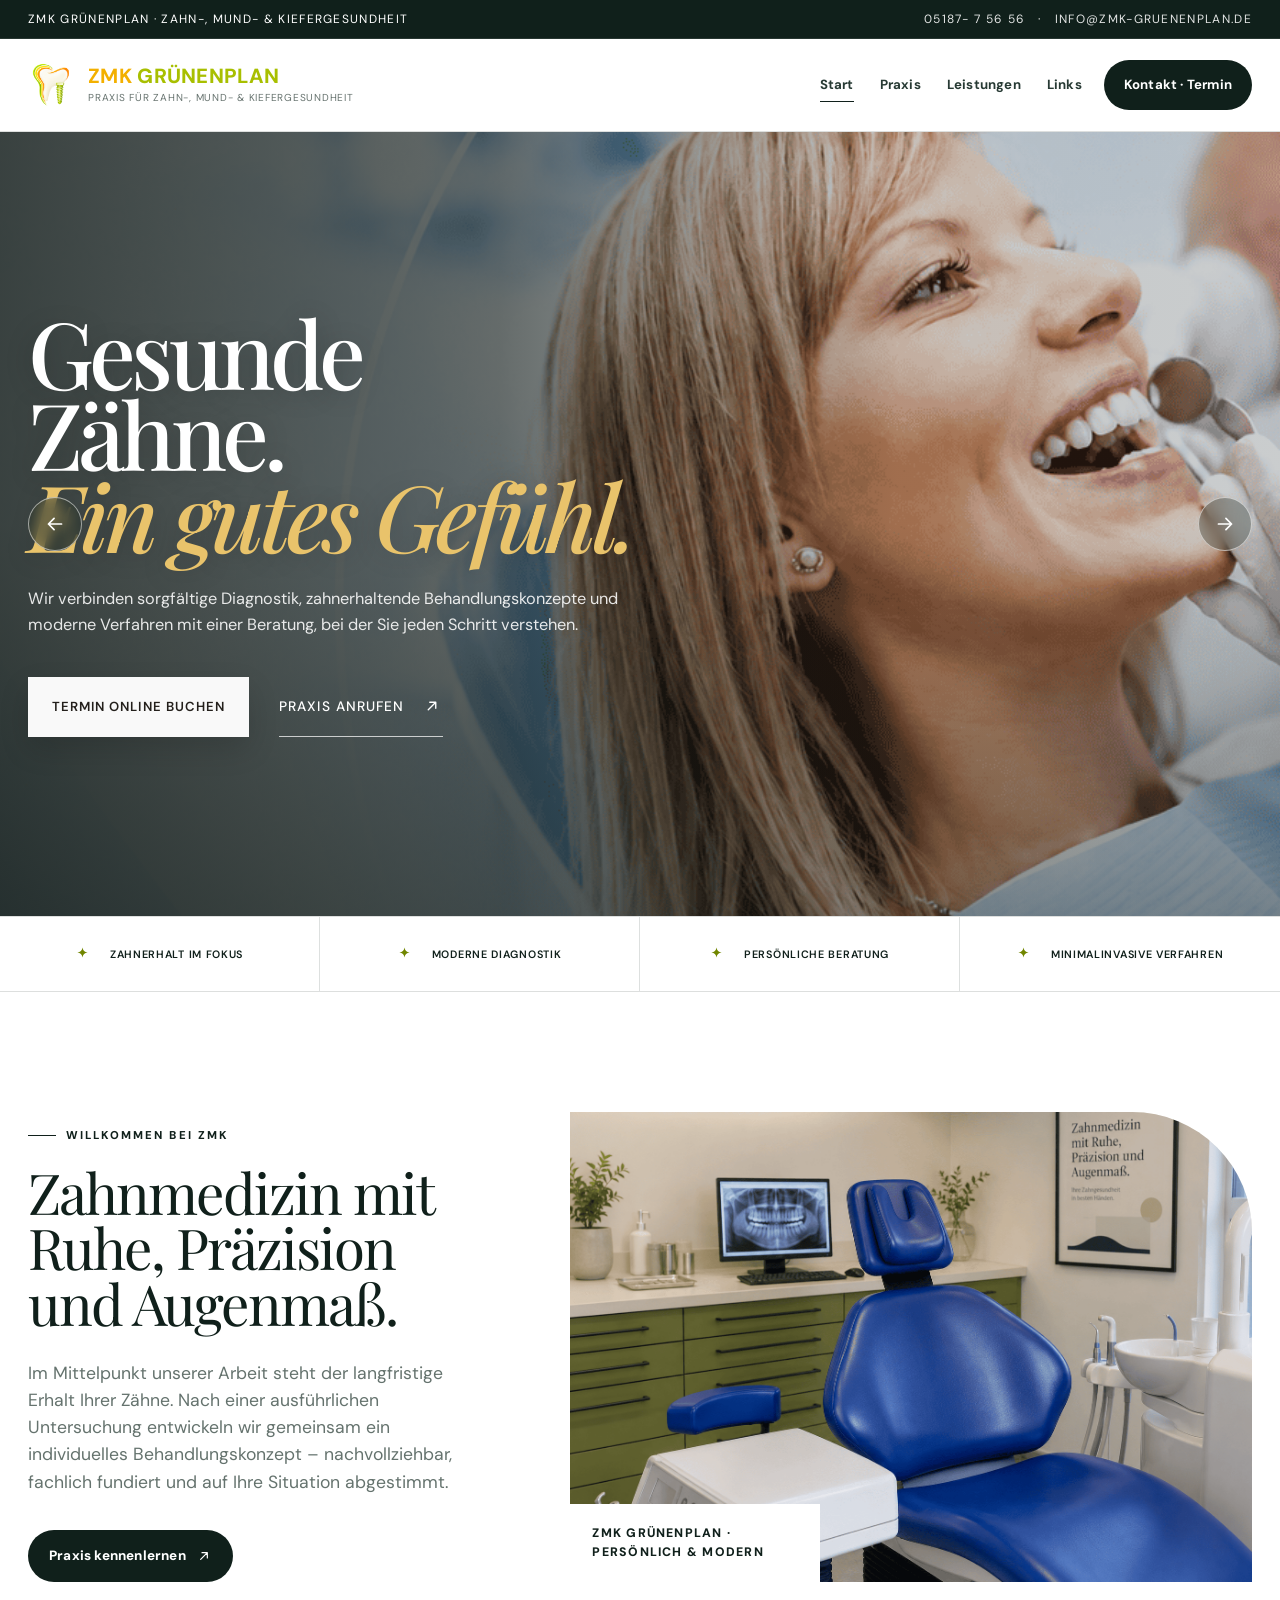
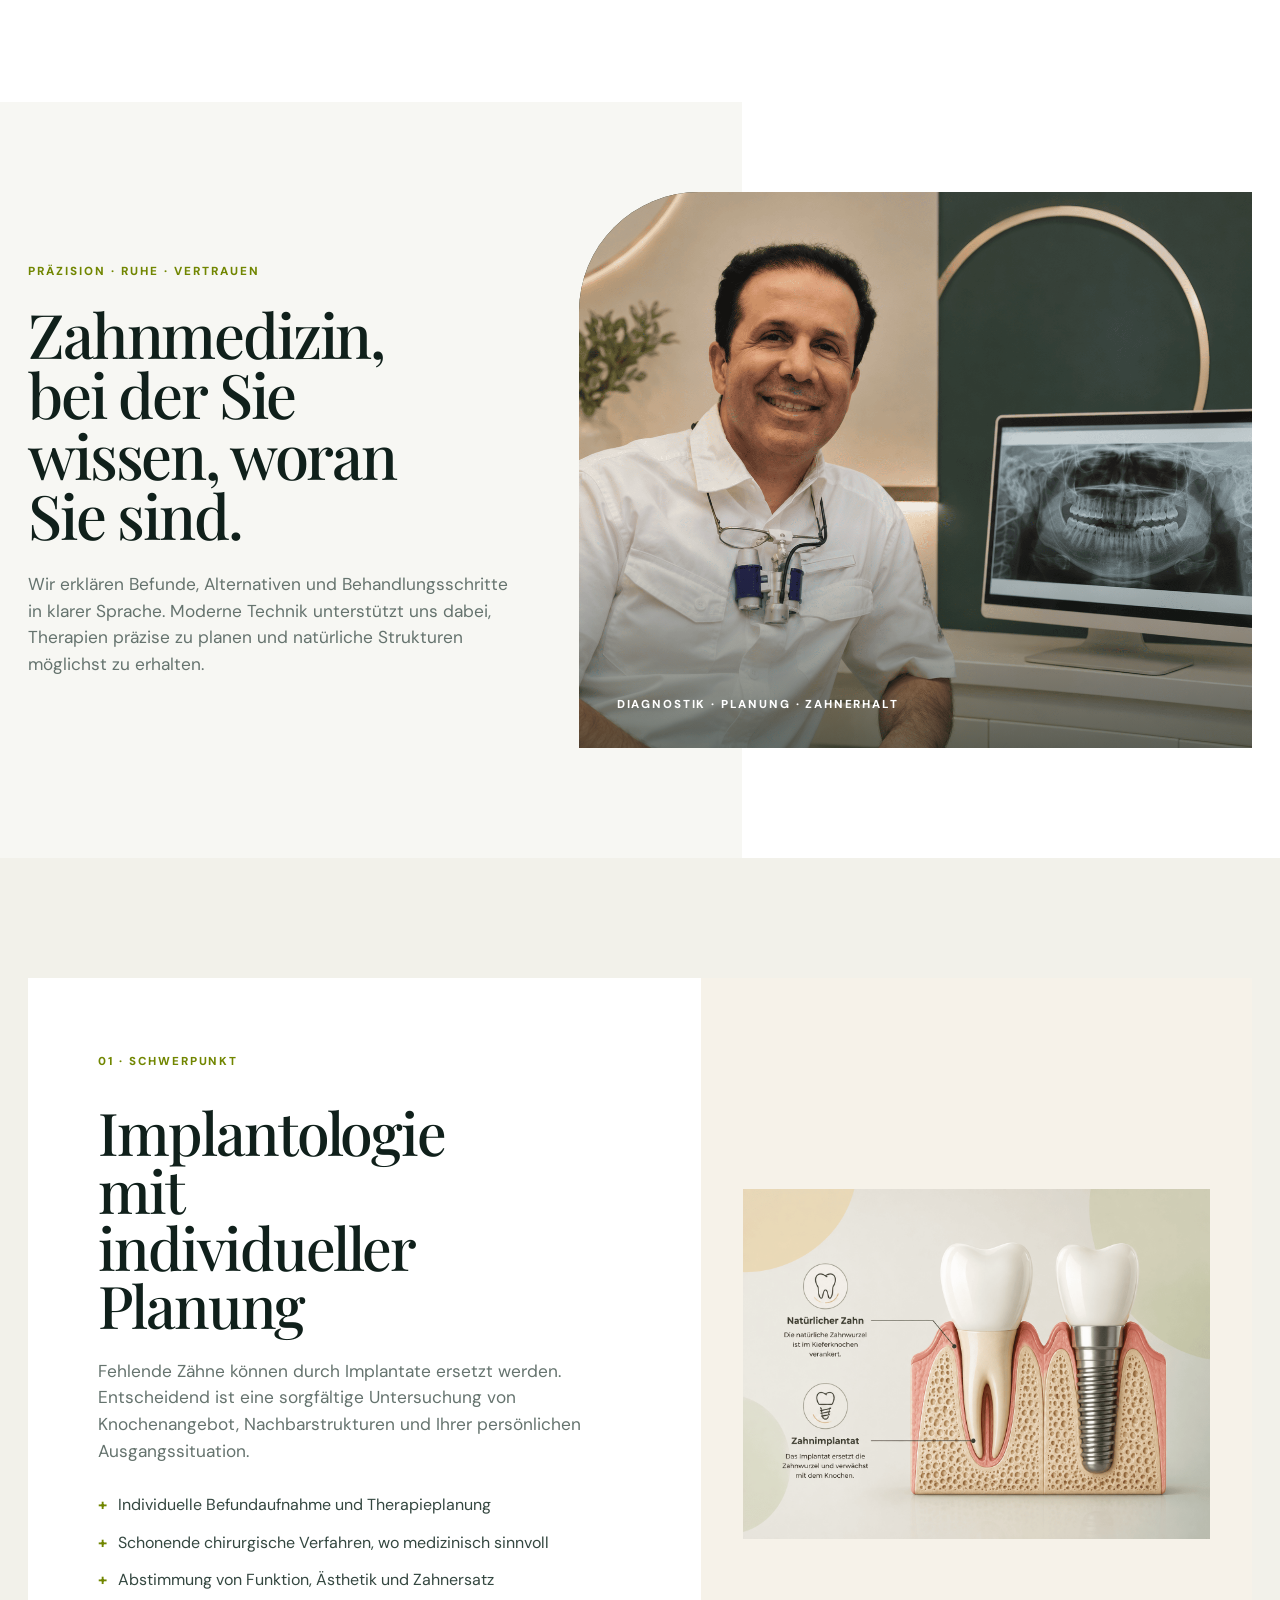
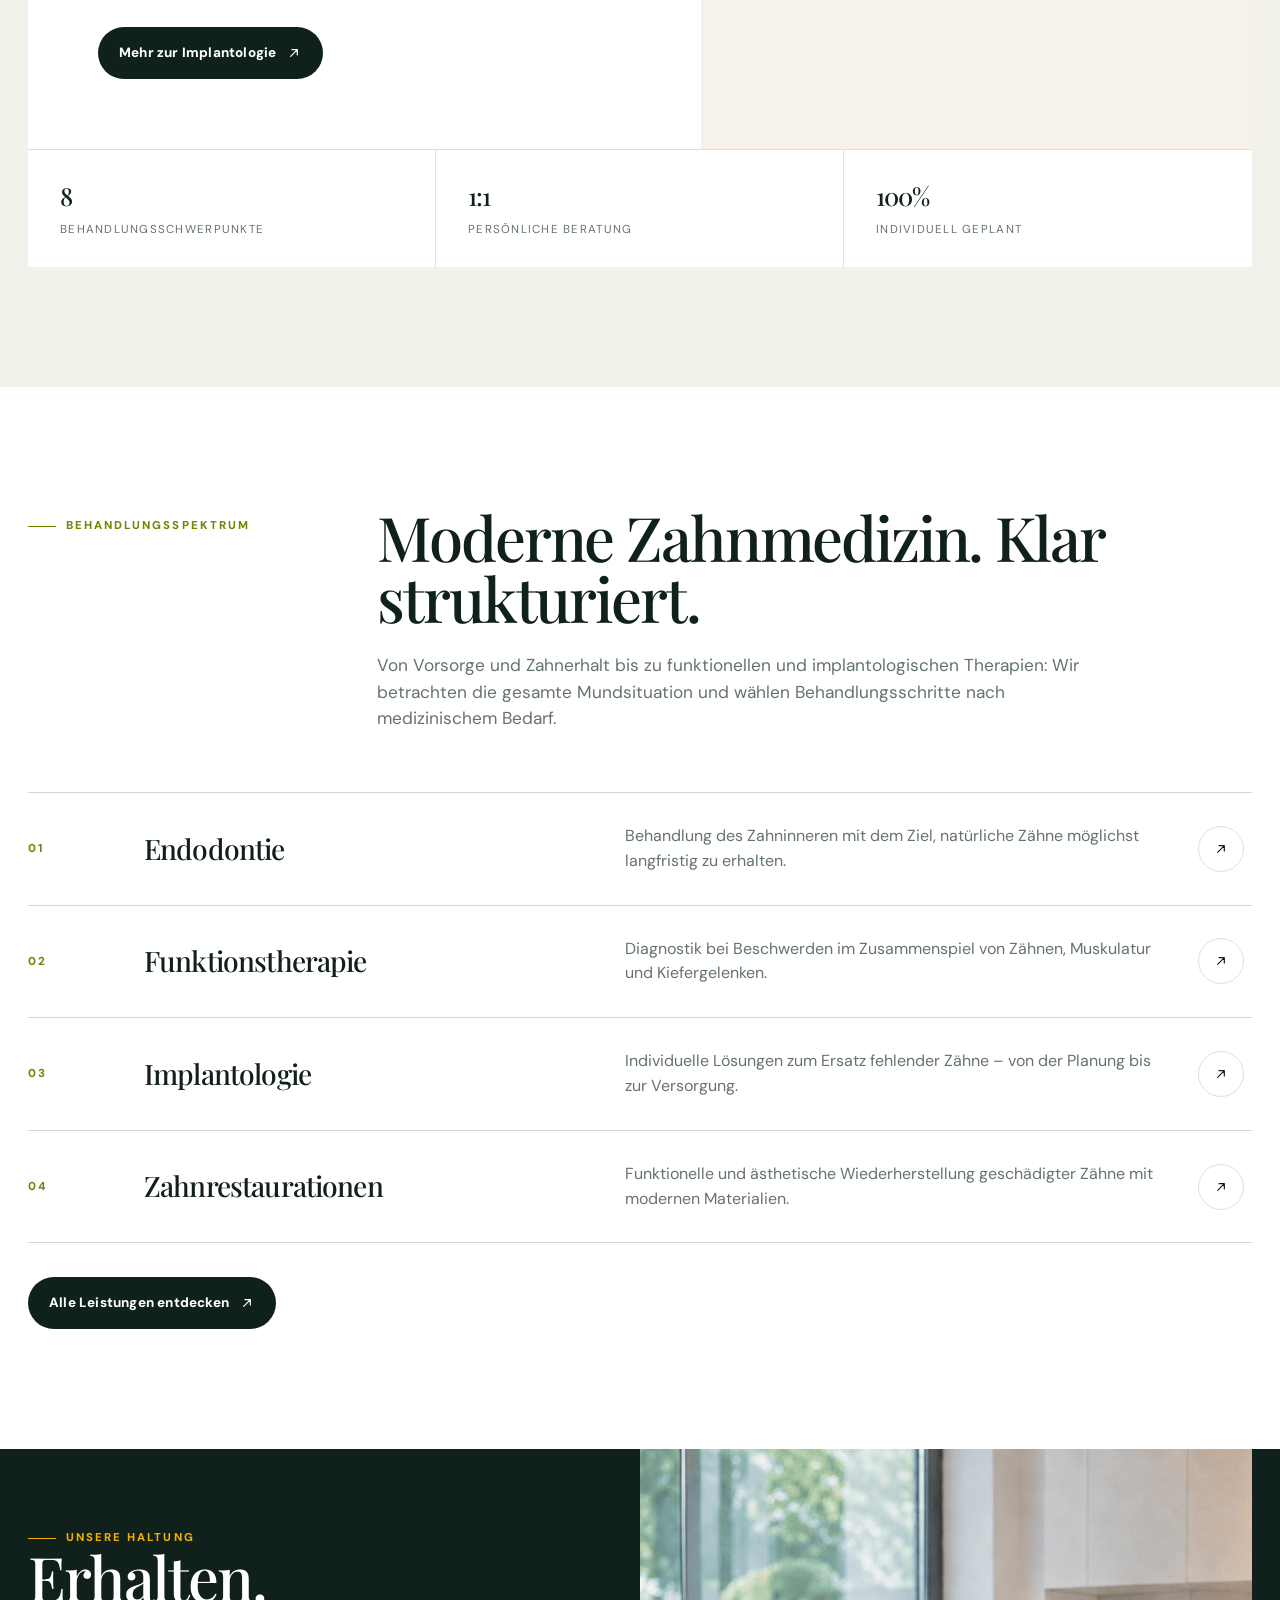
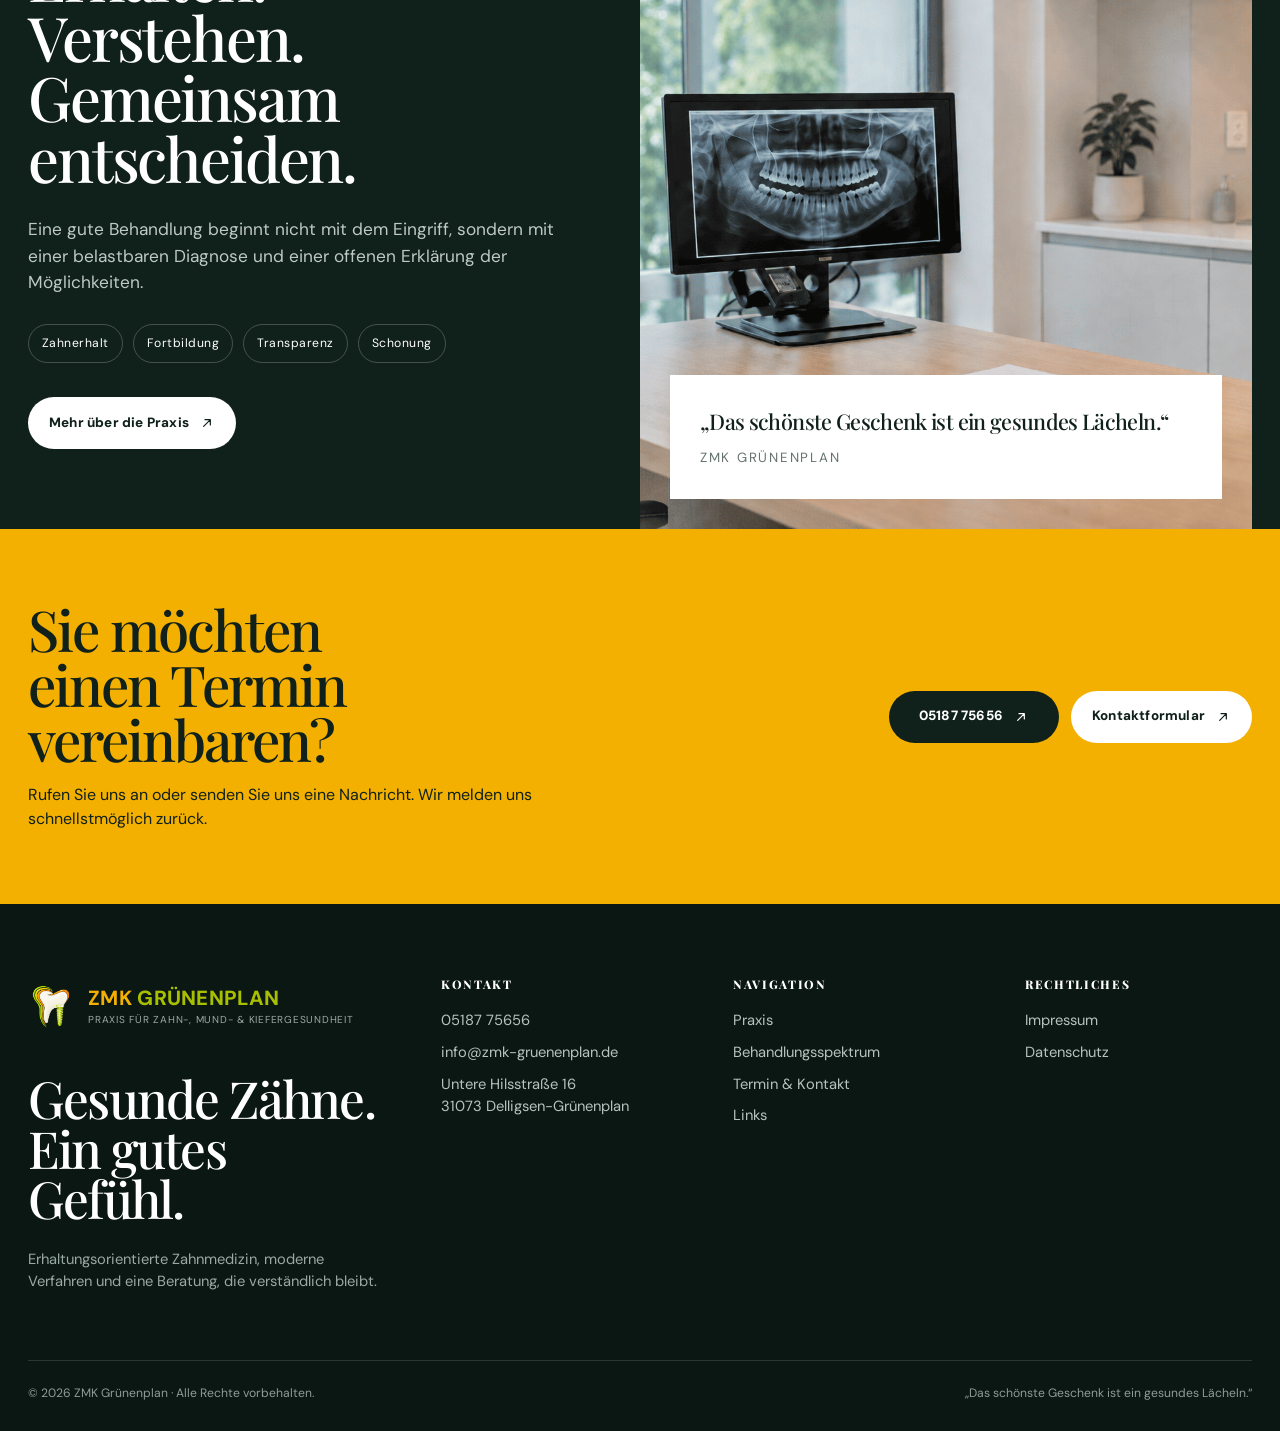
==== commit fffadfc7: "Add files via upload" ====
--- a/index.html
+++ b/index.html
@@ -1,6 +1,4 @@
-<!doctype html><html lang="de"><head><meta charset="utf-8"><meta name="viewport" content="width=device-width,initial-scale=1"><title>ZMK Grünenplan | Moderne Zahnmedizin in Delligsen-Grünenplan</title><meta name="description" content="ZMK Grünenplan – moderne, erhaltungsorientierte Zahnmedizin, Implantologie, Endodontie, Funktionstherapie und ästhetischer Zahnersatz."><meta name="theme-color" content="#10201b"><link rel="icon" href="assets/img/favicon.png" type="image/png"><link rel="stylesheet" href="assets/css/styles.css"><style>
-.icon{width:1em;height:1em;display:inline-block;vertical-align:-0.12em;flex:0 0 auto}.hero-arrow .icon{width:1.35em;height:1.35em}.trust-item .icon{width:1em;height:1em}.service-row .arrow .icon,.hero-cta .icon{width:1em;height:1em}
-</style></head><body><a class="skip-link" href="#main">Zum Inhalt springen</a>
+<!doctype html><html lang="de"><head><meta charset="utf-8"><meta name="viewport" content="width=device-width,initial-scale=1"><title>ZMK Grünenplan | Moderne Zahnmedizin in Delligsen-Grünenplan</title><meta name="description" content="ZMK Grünenplan – moderne, erhaltungsorientierte Zahnmedizin, Implantologie, Endodontie, Funktionstherapie und ästhetischer Zahnersatz."><meta name="theme-color" content="#10201b"><link rel="icon" href="assets/img/favicon.png" type="image/png"><link rel="stylesheet" href="assets/css/styles.css"></head><body><a class="skip-link" href="#main">Zum Inhalt springen</a>
 <div class="utility"><div class="container"><span>ZMK Grünenplan · Zahn-, Mund- &amp; Kiefergesundheit</span><span class="utility-right"><a href="tel:+49518775656">05187- 7 56 56</a> &nbsp; · &nbsp; <a href="mailto:info@zmk-gruenenplan.de">info@zmk-gruenenplan.de</a></span></div></div>
 <header class="header"><div class="container nav-wrap">
 <a class="brand" href="index.html" aria-label="ZMK Grünenplan Startseite"><img class="brand-logo" src="assets/img/logo.png" alt=""><span class="brand-copy"><span class="brand-title"><b>ZMK</b> <span>GRÜNENPLAN</span></span><span class="brand-sub">Praxis für Zahn-, Mund- &amp; Kiefergesundheit</span></span></a>
@@ -13,14 +11,14 @@
 </div>
 <div class="hero-shade" aria-hidden="true"></div>
 <div class="container hero-grid">
-  <div class="hero-copy reveal"><h1>Gesunde Zähne.<br><strong>Ein gutes Gefühl.</strong></h1><p class="lead">Wir verbinden sorgfältige Diagnostik, zahnerhaltende Behandlungskonzepte und moderne Verfahren mit einer Beratung, bei der Sie jeden Schritt verstehen.</p><div class="hero-actions-oralc"><a class="hero-cta hero-cta-primary" href="kontakt.html">Termin online buchen</a><a class="hero-cta hero-cta-link" href="tel:+49518775656">Praxis anrufen <span aria-hidden="true"><svg class="icon icon-arrow-ne" viewBox="0 0 24 24" aria-hidden="true" focusable="false"><path d="M7 17L17 7M9 7h8v8" fill="none" stroke="currentColor" stroke-width="2" stroke-linecap="round" stroke-linejoin="round"/></svg></span></a></div></div>
+  <div class="hero-copy reveal"><h1>Gesunde Zähne.<br><strong>Ein gutes Gefühl.</strong></h1><p class="lead">Wir verbinden sorgfältige Diagnostik, zahnerhaltende Behandlungskonzepte und moderne Verfahren mit einer Beratung, bei der Sie jeden Schritt verstehen.</p><div class="hero-actions-oralc"><a class="hero-cta hero-cta-primary" href="kontakt.html">Termin online buchen</a><a class="hero-cta hero-cta-link" href="tel:+49518775656">Praxis anrufen <span class="svg-icon icon-arrow-up-right" aria-hidden="true"></span></a></div></div>
 </div>
 <div class="hero-slider-arrows" aria-label="Hero Bilder wechseln">
-  <button class="hero-arrow hero-arrow-prev" type="button" aria-label="Vorheriges Bild"><svg class="icon icon-arrow-left" viewBox="0 0 24 24" aria-hidden="true" focusable="false"><path d="M19 12H5M11 6l-6 6 6 6" fill="none" stroke="currentColor" stroke-width="2" stroke-linecap="round" stroke-linejoin="round"/></svg></button>
-  <button class="hero-arrow hero-arrow-next" type="button" aria-label="Nächstes Bild"><svg class="icon icon-arrow-right" viewBox="0 0 24 24" aria-hidden="true" focusable="false"><path d="M5 12h14M13 6l6 6-6 6" fill="none" stroke="currentColor" stroke-width="2" stroke-linecap="round" stroke-linejoin="round"/></svg></button>
+  <button class="hero-arrow hero-arrow-prev" type="button" aria-label="Vorheriges Bild"><span class="svg-icon icon-arrow-left" aria-hidden="true"></span></button>
+  <button class="hero-arrow hero-arrow-next" type="button" aria-label="Nächstes Bild"><span class="svg-icon icon-arrow-right" aria-hidden="true"></span></button>
 </div>
 </section>
-<section class="trust-strip"><div class="trust-row"><div class="trust-item"><i aria-hidden="true"><svg class="icon icon-star" viewBox="0 0 24 24" aria-hidden="true" focusable="false"><path d="M12 2.5l1.85 6.15L20 10.5l-6.15 1.85L12 18.5l-1.85-6.15L4 10.5l6.15-1.85L12 2.5z" fill="currentColor"/></svg></i><span>Zahnerhalt im Fokus</span></div><div class="trust-item"><i aria-hidden="true"><svg class="icon icon-star" viewBox="0 0 24 24" aria-hidden="true" focusable="false"><path d="M12 2.5l1.85 6.15L20 10.5l-6.15 1.85L12 18.5l-1.85-6.15L4 10.5l6.15-1.85L12 2.5z" fill="currentColor"/></svg></i><span>Moderne Diagnostik</span></div><div class="trust-item"><i aria-hidden="true"><svg class="icon icon-star" viewBox="0 0 24 24" aria-hidden="true" focusable="false"><path d="M12 2.5l1.85 6.15L20 10.5l-6.15 1.85L12 18.5l-1.85-6.15L4 10.5l6.15-1.85L12 2.5z" fill="currentColor"/></svg></i><span>Persönliche Beratung</span></div><div class="trust-item"><i aria-hidden="true"><svg class="icon icon-star" viewBox="0 0 24 24" aria-hidden="true" focusable="false"><path d="M12 2.5l1.85 6.15L20 10.5l-6.15 1.85L12 18.5l-1.85-6.15L4 10.5l6.15-1.85L12 2.5z" fill="currentColor"/></svg></i><span>Minimalinvasive Verfahren</span></div></div></section>
+<section class="trust-strip"><div class="trust-row"><div class="trust-item"><span class="svg-icon icon-sparkle" aria-hidden="true"></span><span>Zahnerhalt im Fokus</span></div><div class="trust-item"><span class="svg-icon icon-sparkle" aria-hidden="true"></span><span>Moderne Diagnostik</span></div><div class="trust-item"><span class="svg-icon icon-sparkle" aria-hidden="true"></span><span>Persönliche Beratung</span></div><div class="trust-item"><span class="svg-icon icon-sparkle" aria-hidden="true"></span><span>Minimalinvasive Verfahren</span></div></div></section>
 
 <section class="section"><div class="container editorial-grid">
 <div class="editorial-copy reveal"><span class="kicker">Willkommen bei ZMK</span><div class="big-line">Zahnmedizin mit Ruhe, Präzision und Augenmaß.</div><p>Im Mittelpunkt unserer Arbeit steht der langfristige Erhalt Ihrer Zähne. Nach einer ausführlichen Untersuchung entwickeln wir gemeinsam ein individuelles Behandlungskonzept – nachvollziehbar, fachlich fundiert und auf Ihre Situation abgestimmt.</p><div class="actions"><a class="btn btn-dark" href="praxis.html">Praxis kennenlernen</a></div></div>
@@ -32,10 +30,10 @@
 <section class="section section-sand"><div class="container"><div class="featured-treatment reveal"><div class="content"><span class="number">01 · Schwerpunkt</span><h2>Implantologie mit individueller Planung</h2><p>Fehlende Zähne können durch Implantate ersetzt werden. Entscheidend ist eine sorgfältige Untersuchung von Knochenangebot, Nachbarstrukturen und Ihrer persönlichen Ausgangssituation.</p><ul class="check-list"><li>Individuelle Befundaufnahme und Therapieplanung</li><li>Schonende chirurgische Verfahren, wo medizinisch sinnvoll</li><li>Abstimmung von Funktion, Ästhetik und Zahnersatz</li></ul><div class="actions"><a class="btn btn-dark" href="leistungen.html#implantologie">Mehr zur Implantologie</a></div></div><div class="media implant-media"><img src="assets/img/hero-editorial.png" alt="Darstellung eines natürlichen Zahns und eines Zahnimplantats im Kieferknochen" loading="lazy" decoding="async"></div></div><div class="metric-ribbon reveal"><div class="metric"><b>8</b><span>Behandlungsschwerpunkte</span></div><div class="metric"><b>1:1</b><span>persönliche Beratung</span></div><div class="metric"><b>100%</b><span>individuell geplant</span></div></div></div></section>
 
 <section class="section"><div class="container"><div class="section-head reveal"><span class="kicker">Behandlungsspektrum</span><div><h2>Moderne Zahnmedizin. Klar strukturiert.</h2><p>Von Vorsorge und Zahnerhalt bis zu funktionellen und implantologischen Therapien: Wir betrachten die gesamte Mundsituation und wählen Behandlungsschritte nach medizinischem Bedarf.</p></div></div><div class="service-list reveal">
-<a class="service-row" href="leistungen.html#endodontie"><span class="idx">01</span><h3>Endodontie</h3><p>Behandlung des Zahninneren mit dem Ziel, natürliche Zähne möglichst langfristig zu erhalten.</p><span class="arrow" aria-hidden="true"><svg class="icon icon-arrow-ne" viewBox="0 0 24 24" aria-hidden="true" focusable="false"><path d="M7 17L17 7M9 7h8v8" fill="none" stroke="currentColor" stroke-width="2" stroke-linecap="round" stroke-linejoin="round"/></svg></span></a>
-<a class="service-row" href="leistungen.html#funktion"><span class="idx">02</span><h3>Funktionstherapie</h3><p>Diagnostik bei Beschwerden im Zusammenspiel von Zähnen, Muskulatur und Kiefergelenken.</p><span class="arrow" aria-hidden="true"><svg class="icon icon-arrow-ne" viewBox="0 0 24 24" aria-hidden="true" focusable="false"><path d="M7 17L17 7M9 7h8v8" fill="none" stroke="currentColor" stroke-width="2" stroke-linecap="round" stroke-linejoin="round"/></svg></span></a>
-<a class="service-row" href="leistungen.html#implantologie"><span class="idx">03</span><h3>Implantologie</h3><p>Individuelle Lösungen zum Ersatz fehlender Zähne – von der Planung bis zur Versorgung.</p><span class="arrow" aria-hidden="true"><svg class="icon icon-arrow-ne" viewBox="0 0 24 24" aria-hidden="true" focusable="false"><path d="M7 17L17 7M9 7h8v8" fill="none" stroke="currentColor" stroke-width="2" stroke-linecap="round" stroke-linejoin="round"/></svg></span></a>
-<a class="service-row" href="leistungen.html#restauration"><span class="idx">04</span><h3>Zahnrestaurationen</h3><p>Funktionelle und ästhetische Wiederherstellung geschädigter Zähne mit modernen Materialien.</p><span class="arrow" aria-hidden="true"><svg class="icon icon-arrow-ne" viewBox="0 0 24 24" aria-hidden="true" focusable="false"><path d="M7 17L17 7M9 7h8v8" fill="none" stroke="currentColor" stroke-width="2" stroke-linecap="round" stroke-linejoin="round"/></svg></span></a>
+<a class="service-row" href="leistungen.html#endodontie"><span class="idx">01</span><h3>Endodontie</h3><p>Behandlung des Zahninneren mit dem Ziel, natürliche Zähne möglichst langfristig zu erhalten.</p><span class="arrow" aria-hidden="true"><span class="svg-icon icon-arrow-up-right"></span></span></a>
+<a class="service-row" href="leistungen.html#funktion"><span class="idx">02</span><h3>Funktionstherapie</h3><p>Diagnostik bei Beschwerden im Zusammenspiel von Zähnen, Muskulatur und Kiefergelenken.</p><span class="arrow" aria-hidden="true"><span class="svg-icon icon-arrow-up-right"></span></span></a>
+<a class="service-row" href="leistungen.html#implantologie"><span class="idx">03</span><h3>Implantologie</h3><p>Individuelle Lösungen zum Ersatz fehlender Zähne – von der Planung bis zur Versorgung.</p><span class="arrow" aria-hidden="true"><span class="svg-icon icon-arrow-up-right"></span></span></a>
+<a class="service-row" href="leistungen.html#restauration"><span class="idx">04</span><h3>Zahnrestaurationen</h3><p>Funktionelle und ästhetische Wiederherstellung geschädigter Zähne mit modernen Materialien.</p><span class="arrow" aria-hidden="true"><span class="svg-icon icon-arrow-up-right"></span></span></a>
 </div><div class="actions"><a class="btn btn-dark" href="leistungen.html">Alle Leistungen entdecken</a></div></div></section>
 
 <section class="section-dark"><div class="container promise"><div class="promise-copy reveal"><span class="kicker">Unsere Haltung</span><h2>Erhalten. Verstehen. Gemeinsam entscheiden.</h2><p>Eine gute Behandlung beginnt nicht mit dem Eingriff, sondern mit einer belastbaren Diagnose und einer offenen Erklärung der Möglichkeiten.</p><div class="promise-list"><span>Zahnerhalt</span><span>Fortbildung</span><span>Transparenz</span><span>Schonung</span></div><div class="actions"><a class="btn btn-light" href="praxis.html">Mehr über die Praxis</a></div></div><div class="promise-art reveal"><img src="assets/img/unsere-haltung.png" alt="Zahnarzt der ZMK Grünenplan mit Panorama-Röntgenaufnahme" loading="lazy" decoding="async"><div class="quote"><strong>„Das schönste Geschenk ist ein gesundes Lächeln.“</strong><small>ZMK Grünenplan</small></div></div></div></section>
@@ -46,4 +44,4 @@
 <div><h3>Kontakt</h3><div class="footer-links"><a href="tel:+49518775656">05187 75656</a><a href="mailto:info@zmk-gruenenplan.de">info@zmk-gruenenplan.de</a><span>Untere Hilsstraße 16<br>31073 Delligsen-Grünenplan</span></div></div>
 <div><h3>Navigation</h3><div class="footer-links"><a href="praxis.html">Praxis</a><a href="leistungen.html">Behandlungsspektrum</a><a href="kontakt.html">Termin &amp; Kontakt</a><a href="links.html">Links</a></div></div>
 <div><h3>Rechtliches</h3><div class="footer-links"><a href="impressum.html">Impressum</a><a href="datenschutz.html">Datenschutz</a></div></div>
-</div><div class="footer-bottom"><span>© <span data-year></span> ZMK Grünenplan · Alle Rechte vorbehalten.</span><span>„Das schönste Geschenk ist ein gesundes Lächeln.“</span></div></div></footer><script src="assets/js/main.js"></script></body></html>
+</div><div class="footer-bottom"><span>© <span data-year></span> ZMK Grünenplan · Alle Rechte vorbehalten.</span><span>„Das schönste Geschenk ist ein gesundes Lächeln.“</span></div></div></footer><script src="assets/js/main.js"></script></body></html>
--- a/assets/css/styles.css
+++ b/assets/css/styles.css
@@ -69,10 +69,15 @@
 .hero-cta-primary{display:inline-flex;align-items:center;justify-content:center;min-height:68px;padding:0 23px;background:rgba(255,255,255,.97);color:#231f1b;font-size:.82rem;font-weight:600;box-shadow:0 12px 30px rgba(0,0,0,.14);transition:transform .22s ease,background-color .22s ease}
 .hero-cta-primary:hover{background:#fff;transform:translateY(-2px)}
 .hero-cta-link{display:inline-flex;align-items:center;gap:18px;min-height:68px;padding:0 2px 0 0;color:#fff;font-size:.86rem;font-weight:500;border-bottom:1px solid rgba(255,255,255,.72);transition:opacity .22s ease,border-color .22s ease}
-.hero-cta-link span{display:inline-flex;align-items:center;justify-content:center;font-size:1.26rem;line-height:1;transform:translateY(-1px)}
+.hero-cta-link .svg-icon{width:1.15rem;height:1.15rem;transform:translateY(-1px)}
 .hero-cta-link:hover{opacity:.78;border-color:#fff}
 .actions{display:flex;flex-wrap:wrap;gap:12px;margin-top:34px}
-.btn{display:inline-flex;align-items:center;justify-content:center;gap:10px;min-height:52px;padding:12px 20px;border:1px solid transparent;border-radius:999px;font-size:.84rem;font-weight:800;letter-spacing:.015em;transition:.2s}.btn::after{content:"↗";font-size:1rem}.btn-primary{background:var(--gold);color:var(--ink)}.btn-primary:hover{background:#ffc62d;transform:translateY(-2px)}.btn-light{background:#fff;color:var(--ink)}.btn-light:hover{background:var(--sand)}.btn-outline{color:inherit;border-color:rgba(255,255,255,.35)}.btn-outline:hover{background:#fff;color:var(--ink)}.btn-dark{background:var(--ink);color:#fff}.btn-dark:hover{background:var(--ink-soft);transform:translateY(-2px)}
+.svg-icon{display:inline-block;width:1em;height:1em;flex:0 0 auto;background-color:currentColor;-webkit-mask-position:center;-webkit-mask-repeat:no-repeat;-webkit-mask-size:contain;mask-position:center;mask-repeat:no-repeat;mask-size:contain}
+.icon-arrow-up-right{-webkit-mask-image:url("../icons/arrow-up-right.svg");mask-image:url("../icons/arrow-up-right.svg")}
+.icon-arrow-left{-webkit-mask-image:url("../icons/arrow-left.svg");mask-image:url("../icons/arrow-left.svg")}
+.icon-arrow-right{-webkit-mask-image:url("../icons/arrow-right.svg");mask-image:url("../icons/arrow-right.svg")}
+.icon-sparkle{-webkit-mask-image:url("../icons/sparkle.svg");mask-image:url("../icons/sparkle.svg")}
+.btn{display:inline-flex;align-items:center;justify-content:center;gap:10px;min-height:52px;padding:12px 20px;border:1px solid transparent;border-radius:999px;font-size:.84rem;font-weight:800;letter-spacing:.015em;transition:.2s}.btn::after{content:"";display:inline-block;width:1rem;height:1rem;flex:0 0 auto;background:currentColor;-webkit-mask:url("../icons/arrow-up-right.svg") center/contain no-repeat;mask:url("../icons/arrow-up-right.svg") center/contain no-repeat}.btn-primary{background:var(--gold);color:var(--ink)}.btn-primary:hover{background:#ffc62d;transform:translateY(-2px)}.btn-light{background:#fff;color:var(--ink)}.btn-light:hover{background:var(--sand)}.btn-outline{color:inherit;border-color:rgba(255,255,255,.35)}.btn-outline:hover{background:#fff;color:var(--ink)}.btn-dark{background:var(--ink);color:#fff}.btn-dark:hover{background:var(--ink-soft);transform:translateY(-2px)}
 .hero-visual{position:relative;height:560px;align-self:end}
 .hero-visual .frame{position:absolute;inset:0 0 0 7%;overflow:hidden;border-radius:150px 0 0 0;background:#dcded5}
 .hero-visual .frame img{width:100%;height:100%;object-fit:cover}
@@ -83,7 +88,7 @@
 .trust-row{width:100%;min-height:74px;display:grid;grid-template-columns:repeat(4,minmax(0,1fr));margin:0}
 .trust-item{min-width:0;display:flex;align-items:center;justify-content:center;gap:21px;padding:0 34px;border-right:1px solid var(--line);font-family:var(--font-sans);font-size:clamp(.67rem,.77vw,.83rem);font-weight:600;letter-spacing:.065em;line-height:1.2;text-transform:uppercase;white-space:nowrap;color:var(--ink)}
 .trust-item:last-child{border-right:0}
-.trust-item i{flex:0 0 auto;display:inline-block;width:auto;height:auto;background:none;border:0;border-radius:0;color:var(--green-deep);font-family:Georgia,serif;font-size:.88rem;font-style:normal;font-weight:400;line-height:1;transform:translateY(-1px)}
+.trust-item .icon-sparkle{width:.82rem;height:.82rem;color:var(--green-deep);transform:translateY(-1px)}
 
 .section{padding:120px 0}.section.compact{padding:84px 0}.section-sand{background:var(--sand)}.section-dark{background:var(--ink);color:#fff}.section-ink2{background:var(--ink-2);color:#fff}
 .section-head{display:grid;grid-template-columns:.43fr 1.3fr;gap:60px;align-items:start;margin-bottom:60px}.section-head .kicker{margin-top:10px;color:var(--green-deep)}.section-dark .kicker,.section-ink2 .kicker{color:var(--gold)}.section-head p{font-size:1.08rem;color:var(--muted);max-width:60ch;margin:24px 0 0}.section-dark .section-head p,.section-ink2 .section-head p{color:#bec9c5}
@@ -95,7 +100,7 @@
 .featured-treatment{display:grid;grid-template-columns:1.1fr .9fr;min-height:590px;background:#fff}.featured-treatment .content{padding:70px}.number{font-size:.72rem;letter-spacing:.17em;font-weight:800;color:var(--green-deep);text-transform:uppercase}.featured-treatment h2{font-size:clamp(2.6rem,4.6vw,5rem);margin:30px 0 24px;max-width:9ch}.featured-treatment p{color:var(--muted);max-width:58ch;font-size:1.08rem}.check-list{list-style:none;padding:0;margin:28px 0 0;display:grid;gap:13px}.check-list li{display:flex;gap:11px;align-items:flex-start;color:#344740}.check-list li::before{content:"+";font-weight:800;color:var(--green-deep)}.featured-treatment .media{background:var(--sand);position:relative;overflow:hidden}.featured-treatment .media img{width:100%;height:100%;object-fit:cover}
 .featured-treatment .media.implant-media{display:flex;align-items:center;justify-content:center;background:#f6f2e9}.featured-treatment .media.implant-media img{object-fit:contain;padding:24px}.metric-ribbon{display:grid;grid-template-columns:repeat(3,1fr);border-top:1px solid var(--line);background:#fff}.metric{padding:27px 32px;border-right:1px solid var(--line)}.metric:last-child{border-right:0}.metric b{display:block;font-size:1.55rem;font-weight:500;letter-spacing:-.04em}.metric span{font-size:.72rem;text-transform:uppercase;letter-spacing:.11em;color:var(--muted)}
 
-.service-list{border-top:1px solid rgba(16,32,27,.18)}.service-row{display:grid;grid-template-columns:90px 1fr 1.2fr 54px;gap:26px;align-items:center;padding:31px 0;border-bottom:1px solid rgba(16,32,27,.18);transition:.2s}.service-row:hover{padding-left:10px}.service-row .idx{font-size:.72rem;letter-spacing:.16em;color:var(--green-deep);font-weight:800}.service-row h3{font-size:clamp(1.35rem,2.2vw,2rem);font-weight:500}.service-row p{margin:0;color:var(--muted)}.service-row .arrow{width:46px;height:46px;border-radius:50%;border:1px solid var(--line);display:grid;place-items:center;font-size:1.1rem}.service-row:hover .arrow{background:var(--ink);color:#fff}
+.service-list{border-top:1px solid rgba(16,32,27,.18)}.service-row{display:grid;grid-template-columns:90px 1fr 1.2fr 54px;gap:26px;align-items:center;padding:31px 0;border-bottom:1px solid rgba(16,32,27,.18);transition:.2s}.service-row:hover{padding-left:10px}.service-row .idx{font-size:.72rem;letter-spacing:.16em;color:var(--green-deep);font-weight:800}.service-row h3{font-size:clamp(1.35rem,2.2vw,2rem);font-weight:500}.service-row p{margin:0;color:var(--muted)}.service-row .arrow{width:46px;height:46px;border-radius:50%;border:1px solid var(--line);display:grid;place-items:center}.service-row .arrow .svg-icon{width:1.05rem;height:1.05rem}.service-row:hover .arrow{background:var(--ink);color:#fff}
 
 .promise{display:grid;grid-template-columns:1fr 1fr;min-height:600px}.promise-copy{padding:80px 80px 80px 0;display:flex;flex-direction:column;justify-content:center}.promise-copy h2{max-width:11ch}.promise-copy p{color:#bec9c5;font-size:1.08rem;max-width:55ch;margin:28px 0}.promise-list{display:flex;gap:10px;flex-wrap:wrap}.promise-list span{border:1px solid rgba(255,255,255,.22);border-radius:999px;padding:9px 13px;font-size:.76rem;letter-spacing:.04em}.promise-art{position:relative;overflow:hidden;background:#243932}.promise-art img{width:100%;height:100%;object-fit:cover}.promise-art .quote{position:absolute;left:30px;right:30px;bottom:30px;background:#fff;color:var(--ink);padding:30px}.promise-art .quote strong{font-size:1.35rem;font-weight:500;letter-spacing:-.03em}.promise-art .quote small{display:block;margin-top:10px;text-transform:uppercase;letter-spacing:.13em;color:var(--muted)}
 
@@ -114,7 +119,7 @@
 .form-card{background:var(--sand);padding:48px}.form-card h2{font-size:clamp(2.2rem,4vw,4rem);margin-bottom:16px}.form-card>p{color:var(--muted);margin:0 0 28px}.form-grid{display:grid;grid-template-columns:1fr 1fr;gap:17px}.field{display:grid;gap:7px}.field.full{grid-column:1/-1}.field label{font-size:.72rem;text-transform:uppercase;letter-spacing:.1em;font-weight:800}.field input,.field textarea,.field select{width:100%;border:0;border-bottom:1px solid #9aa49f;background:transparent;padding:12px 0;outline:none;border-radius:0}.field input:focus,.field textarea:focus,.field select:focus{border-color:var(--ink)}.field textarea{min-height:130px;resize:vertical}.check{display:flex;align-items:flex-start;gap:9px;font-size:.82rem;color:var(--muted)}.check input{margin-top:3px}.honeypot{position:absolute;left:-10000px}
 .notice{background:#fff6d8;border-left:4px solid var(--gold);padding:16px 18px;color:#665b2d;font-size:.92rem}
 
-.link-grid{display:grid;grid-template-columns:repeat(2,1fr);border-top:1px solid var(--line);border-left:1px solid var(--line)}.link-box{padding:30px;border-right:1px solid var(--line);border-bottom:1px solid var(--line);min-height:160px}.link-box strong{display:block;font-size:1.25rem;font-weight:500;letter-spacing:-.025em}.link-box span{display:block;color:var(--muted);margin-top:11px}.link-box::after{content:"↗";display:block;margin-top:20px;font-size:1.15rem}
+.link-grid{display:grid;grid-template-columns:repeat(2,1fr);border-top:1px solid var(--line);border-left:1px solid var(--line)}.link-box{padding:30px;border-right:1px solid var(--line);border-bottom:1px solid var(--line);min-height:160px}.link-box strong{display:block;font-size:1.25rem;font-weight:500;letter-spacing:-.025em}.link-box span{display:block;color:var(--muted);margin-top:11px}.link-box::after{content:"";display:block;width:1.1rem;height:1.1rem;margin-top:20px;background:currentColor;-webkit-mask:url("../icons/arrow-up-right.svg") center/contain no-repeat;mask:url("../icons/arrow-up-right.svg") center/contain no-repeat}
 .legal{max-width:920px}.legal h2{font-size:2rem;margin:52px 0 18px}.legal h3{font-size:1.25rem;margin:34px 0 12px}.legal p,.legal li{color:#51625c}.legal a{text-decoration:underline;text-underline-offset:3px}
 
 .footer{background:#0b1713;color:#dce4e1;padding:74px 0 28px}.footer-top{display:grid;grid-template-columns:1.2fr .8fr .8fr .75fr;gap:50px}.footer .brand{min-width:0}.footer .brand-sub{color:#9ba9a4}.footer p{color:#9ba9a4;max-width:42ch;margin-top:24px;font-size:.92rem}.footer h3{font-size:.74rem;text-transform:uppercase;letter-spacing:.14em;color:#fff;margin-bottom:18px;font-weight:800}.footer-links{display:grid;gap:9px}.footer-links a,.footer-links span{font-size:.92rem;color:#b7c3bf}.footer-links a:hover{color:#fff}.footer-bottom{border-top:1px solid rgba(255,255,255,.13);margin-top:52px;padding-top:23px;display:flex;justify-content:space-between;gap:18px;flex-wrap:wrap;font-size:.76rem;color:#8e9c97}.footer-claim{font-size:clamp(2.3rem,4vw,4.6rem);line-height:.98;font-weight:400;letter-spacing:-.035em;color:#fff;max-width:12ch;margin-top:38px}
@@ -209,7 +214,7 @@
 .hero-slider-nav{display:none!important}
 .hero-slider-arrows{position:absolute;inset:0;z-index:4;pointer-events:none}
 .hero-arrow{position:absolute;top:50%;transform:translateY(-50%);width:54px;height:54px;border:1px solid rgba(255,255,255,.55);border-radius:50%;background:rgba(16,32,27,.28);backdrop-filter:blur(8px);-webkit-backdrop-filter:blur(8px);color:#fff;display:grid;place-items:center;cursor:pointer;pointer-events:auto;transition:background-color .22s ease,border-color .22s ease,transform .22s ease}
-.hero-arrow span{font-size:1.45rem;line-height:1;font-weight:400}
+.hero-arrow .svg-icon{width:1.35rem;height:1.35rem}
 .hero-arrow-prev{left:clamp(16px,2.2vw,42px)}
 .hero-arrow-next{right:clamp(16px,2.2vw,42px)}
 .hero-arrow:hover{background:rgba(16,32,27,.72);border-color:#fff;transform:translateY(-50%) scale(1.04)}
@@ -218,9 +223,7 @@
   /* Mobile: compact paired controls at the bottom-right, matching the reference. */
   .hero-slider-arrows{inset:auto 14px 18px auto;display:flex;align-items:center;gap:8px;width:auto;height:auto}
   .hero-arrow{position:static;top:auto;left:auto;right:auto;transform:none;width:56px;height:56px;border-radius:0;border:1px solid rgba(255,255,255,.36);background:rgba(16,32,27,.28);box-shadow:none;backdrop-filter:blur(7px);-webkit-backdrop-filter:blur(7px);touch-action:manipulation}
-  .hero-arrow span{font-size:0}
-  .hero-arrow-prev span::before{content:"‹";font-size:2rem;line-height:1;font-weight:700}
-  .hero-arrow-next span::before{content:"›";font-size:2rem;line-height:1;font-weight:700}
+  .hero-arrow .svg-icon{width:1.7rem;height:1.7rem}
   .hero-arrow:hover{transform:none;background:rgba(16,32,27,.48);border-color:rgba(255,255,255,.62)}
 }
 @media(max-width:420px){
